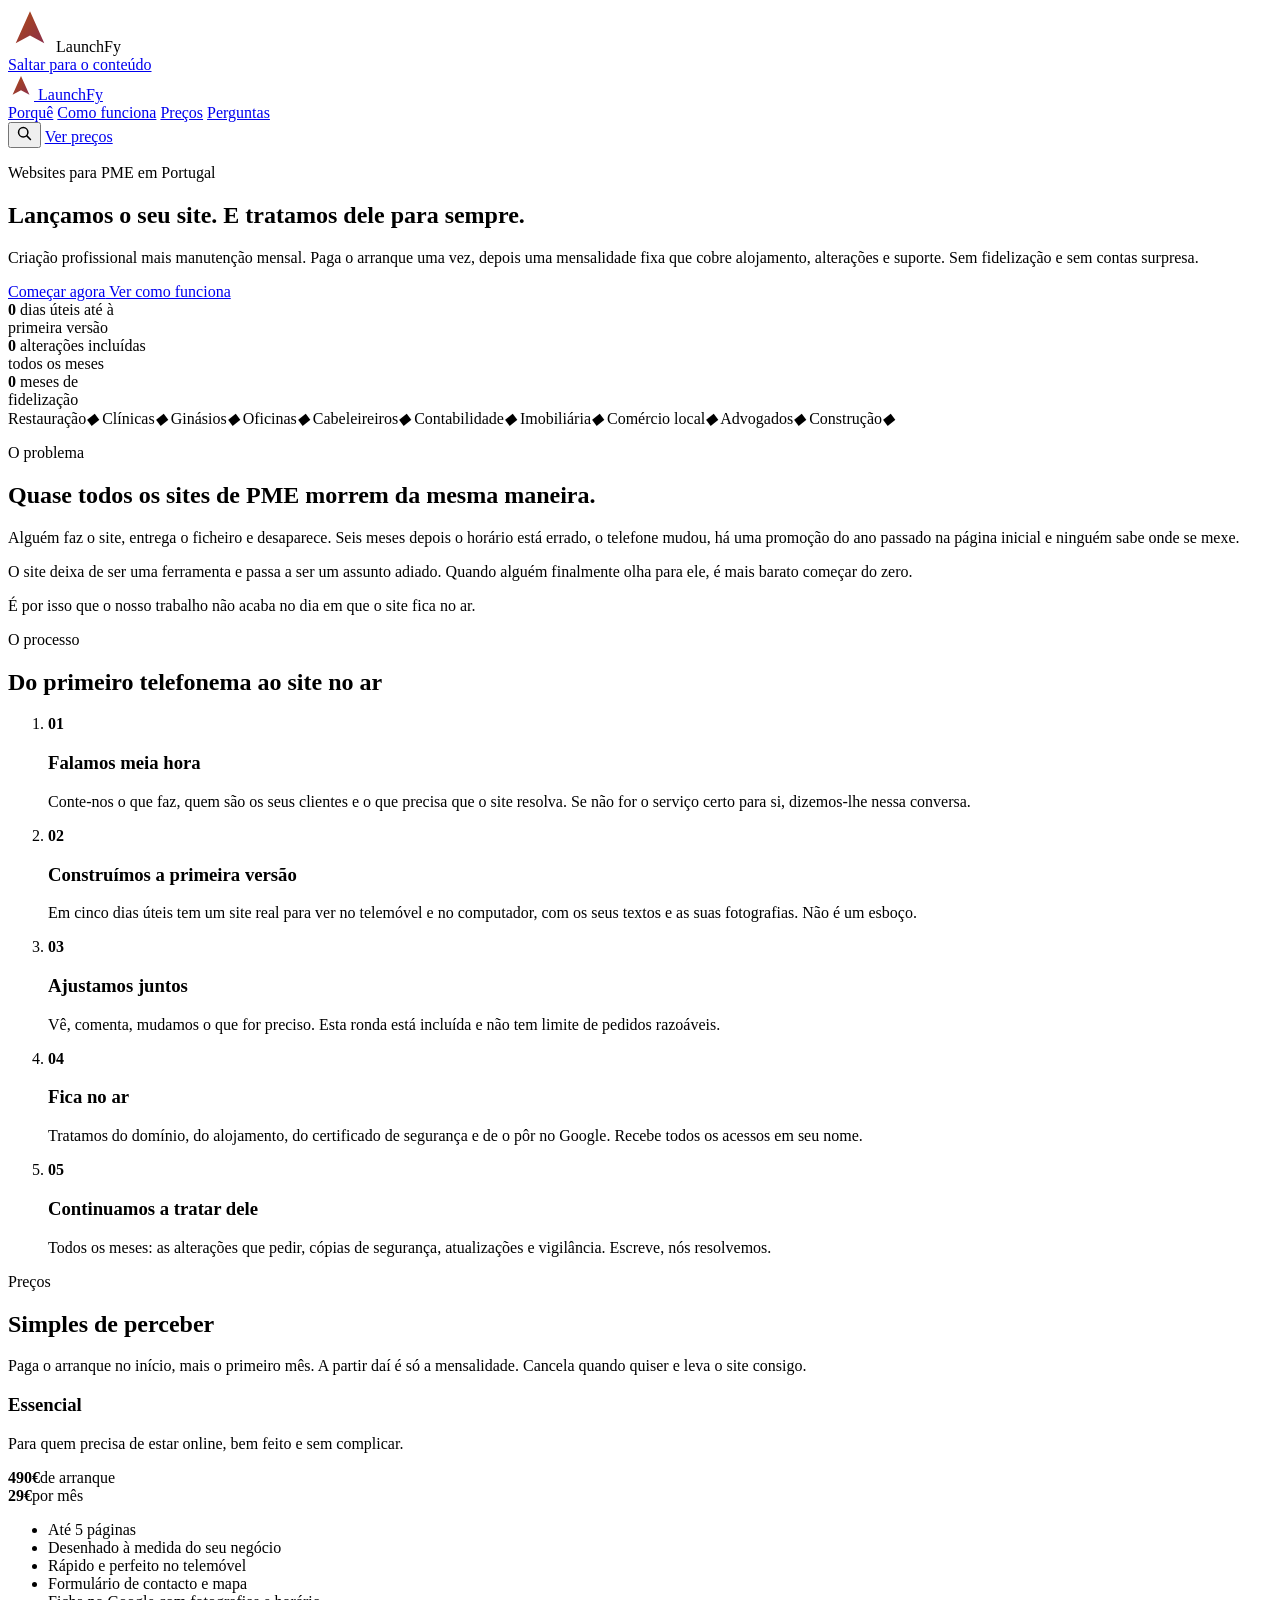
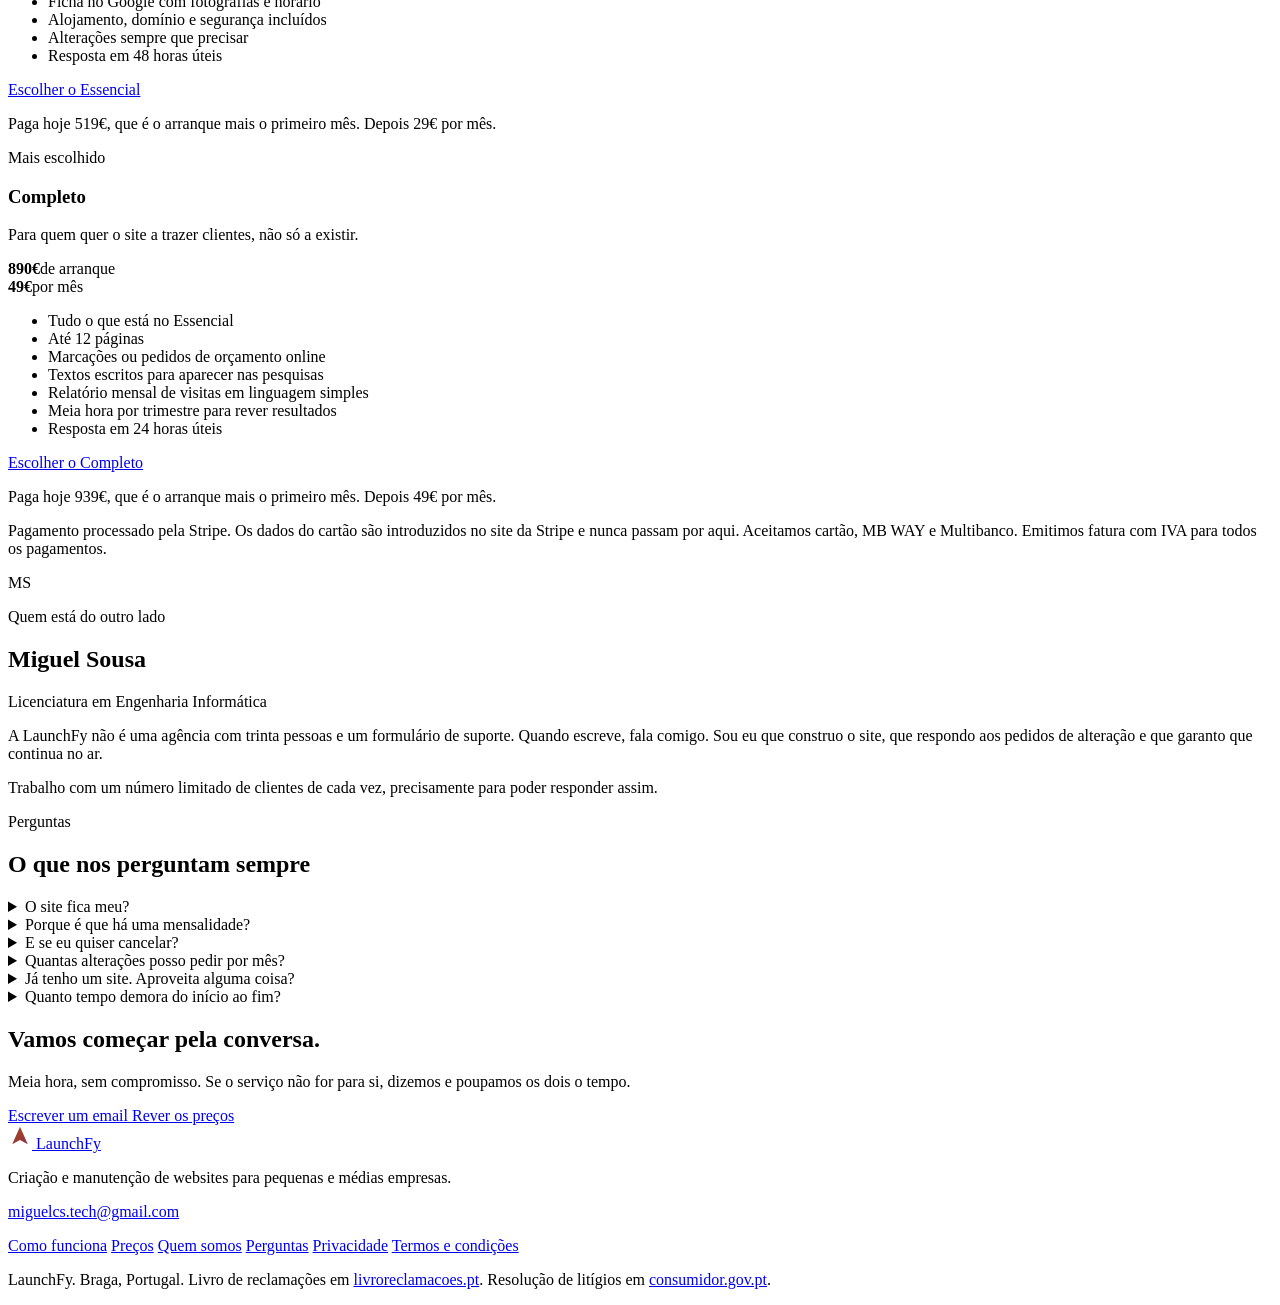
==== index.html @ b179ceaf "Add files via upload" ====
﻿<!doctype html>
<html lang="pt-PT">
<head>
<meta charset="utf-8">
<meta name="viewport" content="width=device-width, initial-scale=1">
<title>LaunchFy | Sites para pequenas e médias empresas</title>
<meta name="description" content="Criação e manutenção de websites para micro, pequenas e médias empresas em Portugal. Paga o arranque uma vez e uma mensalidade fixa que cobre alojamento, alterações e suporte.">
<link rel="canonical" href="https://launchfy.vercel.app/">
<meta name="theme-color" content="#FFFFFF">

<meta property="og:type" content="website">
<meta property="og:locale" content="pt_PT">
<meta property="og:site_name" content="LaunchFy">
<meta property="og:title" content="LaunchFy | Sites para pequenas e médias empresas">
<meta property="og:description" content="Lançamos o seu site e tratamos dele para sempre. Criação, alojamento, alterações e suporte por uma mensalidade fixa.">
<meta property="og:url" content="https://launchfy.vercel.app/">
<meta name="twitter:card" content="summary_large_image">

<link rel="preconnect" href="https://fonts.googleapis.com">
<link rel="preconnect" href="https://fonts.gstatic.com" crossorigin>
<link rel="stylesheet" href="https://fonts.googleapis.com/css2?family=Space+Grotesk:wght@400;500;600;700&family=Plus+Jakarta+Sans:wght@400;500;600;700;800&display=swap">
<link rel="stylesheet" href="assets/style.css">
<link rel="icon" href="assets/favicon.svg" type="image/svg+xml">
</head>
<body>

<!-- ecrã de carregamento -->
<div class="boot" data-boot>
  <div class="boot-mark">
    <svg viewBox="0 0 40 40" width="44" height="44" aria-hidden="true">
      <defs>
        <linearGradient id="bg1" x1="0" y1="0" x2="1" y2="1">
          <stop offset="0%" stop-color="#AE4A15"/>
          <stop offset="100%" stop-color="#8B2F4A"/>
        </linearGradient>
      </defs>
      <path d="M20 3 L33 32 L20 25 L7 32 Z" fill="url(#bg1)"/>
    </svg>
    <span>LaunchFy</span>
  </div>
  <div class="boot-bar"><i></i></div>
</div>

<a class="skip" href="#conteudo">Saltar para o conteúdo</a>

<header class="nav" data-nav>
  <div class="nav-in">
    <a class="logo" href="index.html">
      <svg viewBox="0 0 40 40" width="26" height="26" aria-hidden="true">
        <defs>
          <linearGradient id="lg1" x1="0" y1="0" x2="1" y2="1">
            <stop offset="0%" stop-color="#AE4A15"/>
            <stop offset="100%" stop-color="#8B2F4A"/>
          </linearGradient>
        </defs>
        <path d="M20 3 L33 32 L20 25 L7 32 Z" fill="url(#lg1)"/>
      </svg>
      <span>LaunchFy</span>
    </a>

    <nav class="links" aria-label="Principal">
      <a href="#porque">Porquê</a>
      <a href="#como">Como funciona</a>
      <a href="#precos">Preços</a>
      <a href="#faq">Perguntas</a>
    </nav>

    <div class="nav-acts">
      <button class="icon-btn" type="button" data-search-open aria-label="Procurar no site">
        <svg viewBox="0 0 20 20" width="17" height="17" aria-hidden="true"><circle cx="8.5" cy="8.5" r="5.5" fill="none" stroke="currentColor" stroke-width="1.8"/><path d="M12.8 12.8 17 17" stroke="currentColor" stroke-width="1.8" stroke-linecap="round"/></svg>
      </button>
      <a class="btn btn-grad btn-sm" href="#precos">Ver preços</a>
    </div>
  </div>
  <div class="scrollbar"><span data-progress></span></div>
</header>

<main id="conteudo">

  <!-- ======================================================= hero -->
  <section class="hero">
    <div class="grid-fade" aria-hidden="true"></div>

    <div class="shell hero-in">
      <p class="badge" data-anim="1">
        <i class="dot"></i>
        Websites para PME em Portugal
      </p>

      <h1 class="hero-h" data-split>Lançamos o seu site. E tratamos dele para sempre.</h1>

      <p class="hero-p" data-anim="2">
        Criação profissional mais manutenção mensal. Paga o arranque uma vez, depois
        uma mensalidade fixa que cobre alojamento, alterações e suporte. Sem
        fidelização e sem contas surpresa.
      </p>

      <div class="hero-acts" data-anim="3">
        <a class="btn btn-grad btn-lg" href="#precos">
          <span>Começar agora</span>
        </a>
        <a class="btn btn-glass btn-lg" href="#como">Ver como funciona</a>
      </div>

      <div class="stats" data-anim="4">
        <div class="stat">
          <b data-count="5">0</b>
          <span>dias úteis até à<br>primeira versão</span>
        </div>
        <div class="stat">
          <b data-count="100" data-suffix="%">0</b>
          <span>alterações incluídas<br>todos os meses</span>
        </div>
        <div class="stat">
          <b data-count="0" data-prefix="" data-zero="Zero">0</b>
          <span>meses de<br>fidelização</span>
        </div>
      </div>
    </div>

    <div class="scroll-hint" aria-hidden="true">
      <span></span>
    </div>
  </section>

  <!-- ======================================================= marquee -->
  <section class="strip" aria-label="Setores com que trabalhamos">
    <div class="marquee" data-marquee>
      <div class="track">
        <span>Restauração</span><i>◆</i>
        <span>Clínicas</span><i>◆</i>
        <span>Ginásios</span><i>◆</i>
        <span>Oficinas</span><i>◆</i>
        <span>Cabeleireiros</span><i>◆</i>
        <span>Contabilidade</span><i>◆</i>
        <span>Imobiliária</span><i>◆</i>
        <span>Comércio local</span><i>◆</i>
        <span>Advogados</span><i>◆</i>
        <span>Construção</span><i>◆</i>
      </div>
    </div>
  </section>

  <!-- ======================================================= problema -->
  <section class="sec" id="porque">
    <div class="shell">
      <div class="two">
        <div data-reveal>
          <p class="eyebrow">O problema</p>
          <h2>Quase todos os sites de PME morrem da mesma maneira.</h2>
        </div>
        <div class="two-body" data-reveal data-delay="120">
          <p>Alguém faz o site, entrega o ficheiro e desaparece. Seis meses depois o
          horário está errado, o telefone mudou, há uma promoção do ano passado na
          página inicial e ninguém sabe onde se mexe.</p>
          <p>O site deixa de ser uma ferramenta e passa a ser um assunto adiado.
          Quando alguém finalmente olha para ele, é mais barato começar do zero.</p>
          <p class="quote">É por isso que o nosso trabalho não acaba no dia em que o site fica no ar.</p>
        </div>
      </div>
    </div>
  </section>

  <!-- ======================================================= como -->
  <section class="sec sec-alt" id="como">
    <div class="shell">
      <div class="head" data-reveal>
        <p class="eyebrow">O processo</p>
        <h2>Do primeiro telefonema ao site no ar</h2>
      </div>

      <ol class="flow">
        <li data-reveal>
          <div class="flow-n"><b>01</b></div>
          <div class="flow-c">
            <h3>Falamos meia hora</h3>
            <p>Conte-nos o que faz, quem são os seus clientes e o que precisa que o
            site resolva. Se não for o serviço certo para si, dizemos-lhe nessa conversa.</p>
          </div>
        </li>
        <li data-reveal data-delay="80">
          <div class="flow-n"><b>02</b></div>
          <div class="flow-c">
            <h3>Construímos a primeira versão</h3>
            <p>Em cinco dias úteis tem um site real para ver no telemóvel e no
            computador, com os seus textos e as suas fotografias. Não é um esboço.</p>
          </div>
        </li>
        <li data-reveal data-delay="160">
          <div class="flow-n"><b>03</b></div>
          <div class="flow-c">
            <h3>Ajustamos juntos</h3>
            <p>Vê, comenta, mudamos o que for preciso. Esta ronda está incluída e não
            tem limite de pedidos razoáveis.</p>
          </div>
        </li>
        <li data-reveal data-delay="240">
          <div class="flow-n"><b>04</b></div>
          <div class="flow-c">
            <h3>Fica no ar</h3>
            <p>Tratamos do domínio, do alojamento, do certificado de segurança e de o
            pôr no Google. Recebe todos os acessos em seu nome.</p>
          </div>
        </li>
        <li data-reveal data-delay="320">
          <div class="flow-n"><b>05</b></div>
          <div class="flow-c">
            <h3>Continuamos a tratar dele</h3>
            <p>Todos os meses: as alterações que pedir, cópias de segurança,
            atualizações e vigilância. Escreve, nós resolvemos.</p>
          </div>
        </li>
      </ol>
    </div>
  </section>

  <!-- ======================================================= preços -->
  <section class="sec" id="precos">
    <div class="shell">
      <div class="head" data-reveal>
        <p class="eyebrow">Preços</p>
        <h2>Simples de perceber</h2>
        <p class="head-p">Paga o arranque no início, mais o primeiro mês. A partir daí
        é só a mensalidade. Cancela quando quiser e leva o site consigo.</p>
      </div>

      <!-- ==================================================================
           PREÇÁRIO. Muda os valores aqui e mais nada.
           Troca também os links dos botões pelos teus Stripe Payment Links.
           =================================================================== -->
      <div class="cards">

        <article class="card" data-reveal data-tilt>
          <div class="card-top">
            <h3>Essencial</h3>
            <p>Para quem precisa de estar online, bem feito e sem complicar.</p>
          </div>

          <div class="card-price">
            <div class="pr"><b>490€</b><span>de arranque</span></div>
            <div class="pr pr-2"><b>29€</b><span>por mês</span></div>
          </div>

          <ul class="feat">
            <li>Até 5 páginas</li>
            <li>Desenhado à medida do seu negócio</li>
            <li>Rápido e perfeito no telemóvel</li>
            <li>Formulário de contacto e mapa</li>
            <li>Ficha no Google com fotografias e horário</li>
            <li>Alojamento, domínio e segurança incluídos</li>
            <li>Alterações sempre que precisar</li>
            <li>Resposta em 48 horas úteis</li>
          </ul>

          <!-- SUBSTITUIR pelo teu Stripe Payment Link do plano Essencial -->
          <a class="btn btn-glass btn-full" href="https://buy.stripe.com/SUBSTITUIR_ESSENCIAL" rel="noopener">Escolher o Essencial</a>
          <p class="fine">Paga hoje 519€, que é o arranque mais o primeiro mês. Depois 29€ por mês.</p>
        </article>

        <article class="card card-hot" data-reveal data-delay="120" data-tilt>
          <p class="tag">Mais escolhido</p>
          <div class="card-top">
            <h3>Completo</h3>
            <p>Para quem quer o site a trazer clientes, não só a existir.</p>
          </div>

          <div class="card-price">
            <div class="pr"><b>890€</b><span>de arranque</span></div>
            <div class="pr pr-2"><b>49€</b><span>por mês</span></div>
          </div>

          <ul class="feat">
            <li>Tudo o que está no Essencial</li>
            <li>Até 12 páginas</li>
            <li>Marcações ou pedidos de orçamento online</li>
            <li>Textos escritos para aparecer nas pesquisas</li>
            <li>Relatório mensal de visitas em linguagem simples</li>
            <li>Meia hora por trimestre para rever resultados</li>
            <li>Resposta em 24 horas úteis</li>
          </ul>

          <!-- SUBSTITUIR pelo teu Stripe Payment Link do plano Completo -->
          <a class="btn btn-grad btn-full" href="https://buy.stripe.com/SUBSTITUIR_COMPLETO" rel="noopener">Escolher o Completo</a>
          <p class="fine">Paga hoje 939€, que é o arranque mais o primeiro mês. Depois 49€ por mês.</p>
        </article>

      </div>

      <p class="pay-note" data-reveal>
        Pagamento processado pela Stripe. Os dados do cartão são introduzidos no site
        da Stripe e nunca passam por aqui. Aceitamos cartão, MB WAY e Multibanco.
        Emitimos fatura com IVA para todos os pagamentos.
      </p>
    </div>
  </section>

  <!-- ======================================================= fundador -->
  <section class="sec sec-alt" id="quem">
    <div class="shell">
      <div class="founder" data-reveal>
        <div class="founder-mark" aria-hidden="true">MS</div>
        <div class="founder-body">
          <p class="eyebrow">Quem está do outro lado</p>
          <h2>Miguel Sousa</h2>
          <p class="founder-role">Licenciatura em Engenharia Informática</p>
          <p>A LaunchFy não é uma agência com trinta pessoas e um formulário de
          suporte. Quando escreve, fala comigo. Sou eu que construo o site, que
          respondo aos pedidos de alteração e que garanto que continua no ar.</p>
          <p>Trabalho com um número limitado de clientes de cada vez, precisamente
          para poder responder assim.</p>
        </div>
      </div>
    </div>
  </section>

  <!-- ======================================================= faq -->
  <section class="sec" id="faq">
    <div class="shell narrow">
      <div class="head" data-reveal>
        <p class="eyebrow">Perguntas</p>
        <h2>O que nos perguntam sempre</h2>
      </div>

      <div class="faq" data-reveal>
        <details name="faq">
          <summary>O site fica meu?</summary>
          <div class="ans"><p>Fica. O domínio é registado em seu nome e os acessos são seus desde o primeiro dia. Se um dia quiser sair, entregamos-lhe os ficheiros e ajudamos na mudança, sem custo.</p></div>
        </details>
        <details name="faq">
          <summary>Porque é que há uma mensalidade?</summary>
          <div class="ans"><p>Porque um site não é um objeto, é um serviço. A mensalidade paga o alojamento, o domínio, o certificado de segurança, as cópias de segurança e o tempo a fazer as alterações que pedir. É a diferença entre ter um site e ter um site que continua certo daqui a dois anos.</p></div>
        </details>
        <details name="faq">
          <summary>E se eu quiser cancelar?</summary>
          <div class="ans"><p>Cancela quando quiser, sem penalização. Avisa com 30 dias e tratamos da transferência do site e do domínio para onde indicar.</p></div>
        </details>
        <details name="faq">
          <summary>Quantas alterações posso pedir por mês?</summary>
          <div class="ans"><p>Não contamos pedidos. Mudar textos, preços, horários, fotografias, adicionar uma página, corrigir um erro: peça e fazemos. Se um pedido for grande ao ponto de ser um projeto novo, dizemos antes e orçamentamos à parte.</p></div>
        </details>
        <details name="faq">
          <summary>Já tenho um site. Aproveita alguma coisa?</summary>
          <div class="ans"><p>Aproveitamos o que prestar, normalmente textos, fotografias e o domínio. O resto refazemos. Sai mais barato refazer bem do que remendar um site antigo.</p></div>
        </details>
        <details name="faq">
          <summary>Quanto tempo demora do início ao fim?</summary>
          <div class="ans"><p>Duas a três semanas na maioria dos casos. A primeira versão está pronta em cinco dias úteis; o resto depende da rapidez com que nos der os textos e as fotografias.</p></div>
        </details>
      </div>
    </div>
  </section>

  <!-- ======================================================= cta -->
  <section class="cta">
    <div class="shell narrow cta-in" data-reveal>
      <h2>Vamos começar pela conversa.</h2>
      <p>Meia hora, sem compromisso. Se o serviço não for para si, dizemos e poupamos os dois o tempo.</p>
      <div class="hero-acts">
        <a class="btn btn-grad btn-lg" href="mailto:miguelcs.tech@gmail.com?subject=Quero%20falar%20sobre%20um%20site">
          <span>Escrever um email</span>
        </a>
        <a class="btn btn-glass btn-lg" href="#precos">Rever os preços</a>
      </div>
    </div>
  </section>

</main>

<footer class="foot">
  <div class="shell foot-in">
    <div class="foot-brand">
      <a class="logo" href="index.html">
        <svg viewBox="0 0 40 40" width="24" height="24" aria-hidden="true">
          <defs>
            <linearGradient id="fg1" x1="0" y1="0" x2="1" y2="1">
              <stop offset="0%" stop-color="#AE4A15"/>
              <stop offset="100%" stop-color="#8B2F4A"/>
            </linearGradient>
          </defs>
          <path d="M20 3 L33 32 L20 25 L7 32 Z" fill="url(#fg1)"/>
        </svg>
        <span>LaunchFy</span>
      </a>
      <p>Criação e manutenção de websites para pequenas e médias empresas.</p>
      <p><a href="mailto:miguelcs.tech@gmail.com">miguelcs.tech@gmail.com</a></p>
    </div>

    <nav class="foot-nav" aria-label="Rodapé">
      <a href="#como">Como funciona</a>
      <a href="#precos">Preços</a>
      <a href="#quem">Quem somos</a>
      <a href="#faq">Perguntas</a>
      <a href="privacidade.html">Privacidade</a>
      <a href="termos.html">Termos e condições</a>
    </nav>

    <p class="foot-legal">
      <!-- PREENCHER antes de publicar: NIF. -->
      LaunchFy. Braga, Portugal.
      Livro de reclamações em <a href="https://www.livroreclamacoes.pt/" rel="noopener">livroreclamacoes.pt</a>.
      Resolução de litígios em <a href="https://www.consumidor.gov.pt/" rel="noopener">consumidor.gov.pt</a>.
    </p>
  </div>
</footer>

<button class="to-top" type="button" data-top hidden aria-label="Voltar ao topo">
  <svg viewBox="0 0 20 20" width="17" height="17" aria-hidden="true"><path d="M10 16V5M5 9.5 10 4.5l5 5" fill="none" stroke="currentColor" stroke-width="2" stroke-linecap="round" stroke-linejoin="round"/></svg>
</button>

<dialog class="find" data-search>
  <form method="dialog" class="find-top">
    <label class="sr" for="find-q">Procurar no site</label>
    <svg viewBox="0 0 20 20" width="18" height="18" aria-hidden="true"><circle cx="8.5" cy="8.5" r="5.5" fill="none" stroke="currentColor" stroke-width="1.8"/><path d="M12.8 12.8 17 17" stroke="currentColor" stroke-width="1.8" stroke-linecap="round"/></svg>
    <input id="find-q" type="search" data-search-input placeholder="Escreva o que procura" autocomplete="off" spellcheck="false">
    <button class="esc" value="fechar">Esc</button>
  </form>
  <div class="find-out" data-search-out role="status" aria-live="polite"></div>
</dialog>

<aside class="cookie" data-cookies hidden>
  <p><strong>Usamos um cookie de medição.</strong> Serve só para sabermos quantas pessoas visitam as páginas. Não vendemos nem partilhamos nada seu.</p>
  <div class="cookie-acts">
    <button class="btn btn-grad btn-sm" type="button" data-cookies-yes>Aceitar</button>
    <button class="btn btn-glass btn-sm" type="button" data-cookies-no>Recusar</button>
    <a href="privacidade.html">Saber mais</a>
  </div>
</aside>

<script src="assets/main.js" defer></script>
</body>
</html>
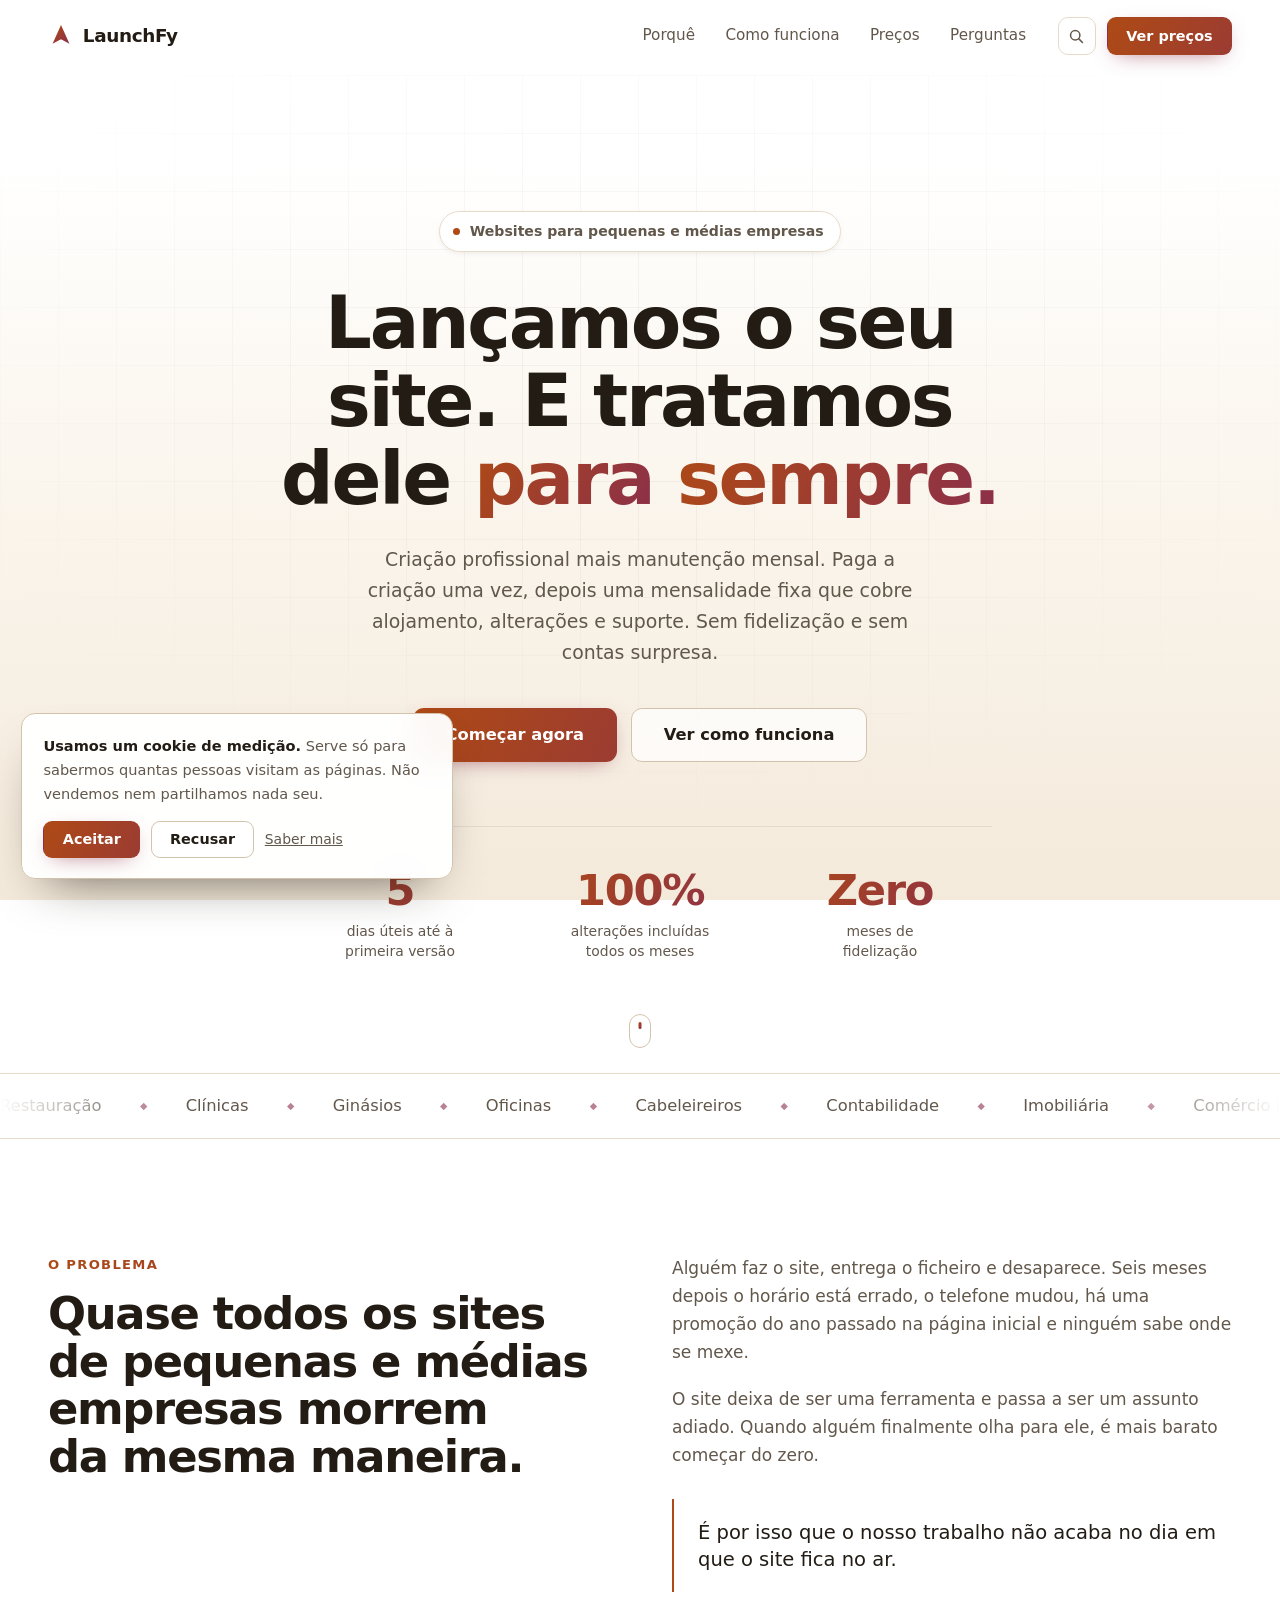
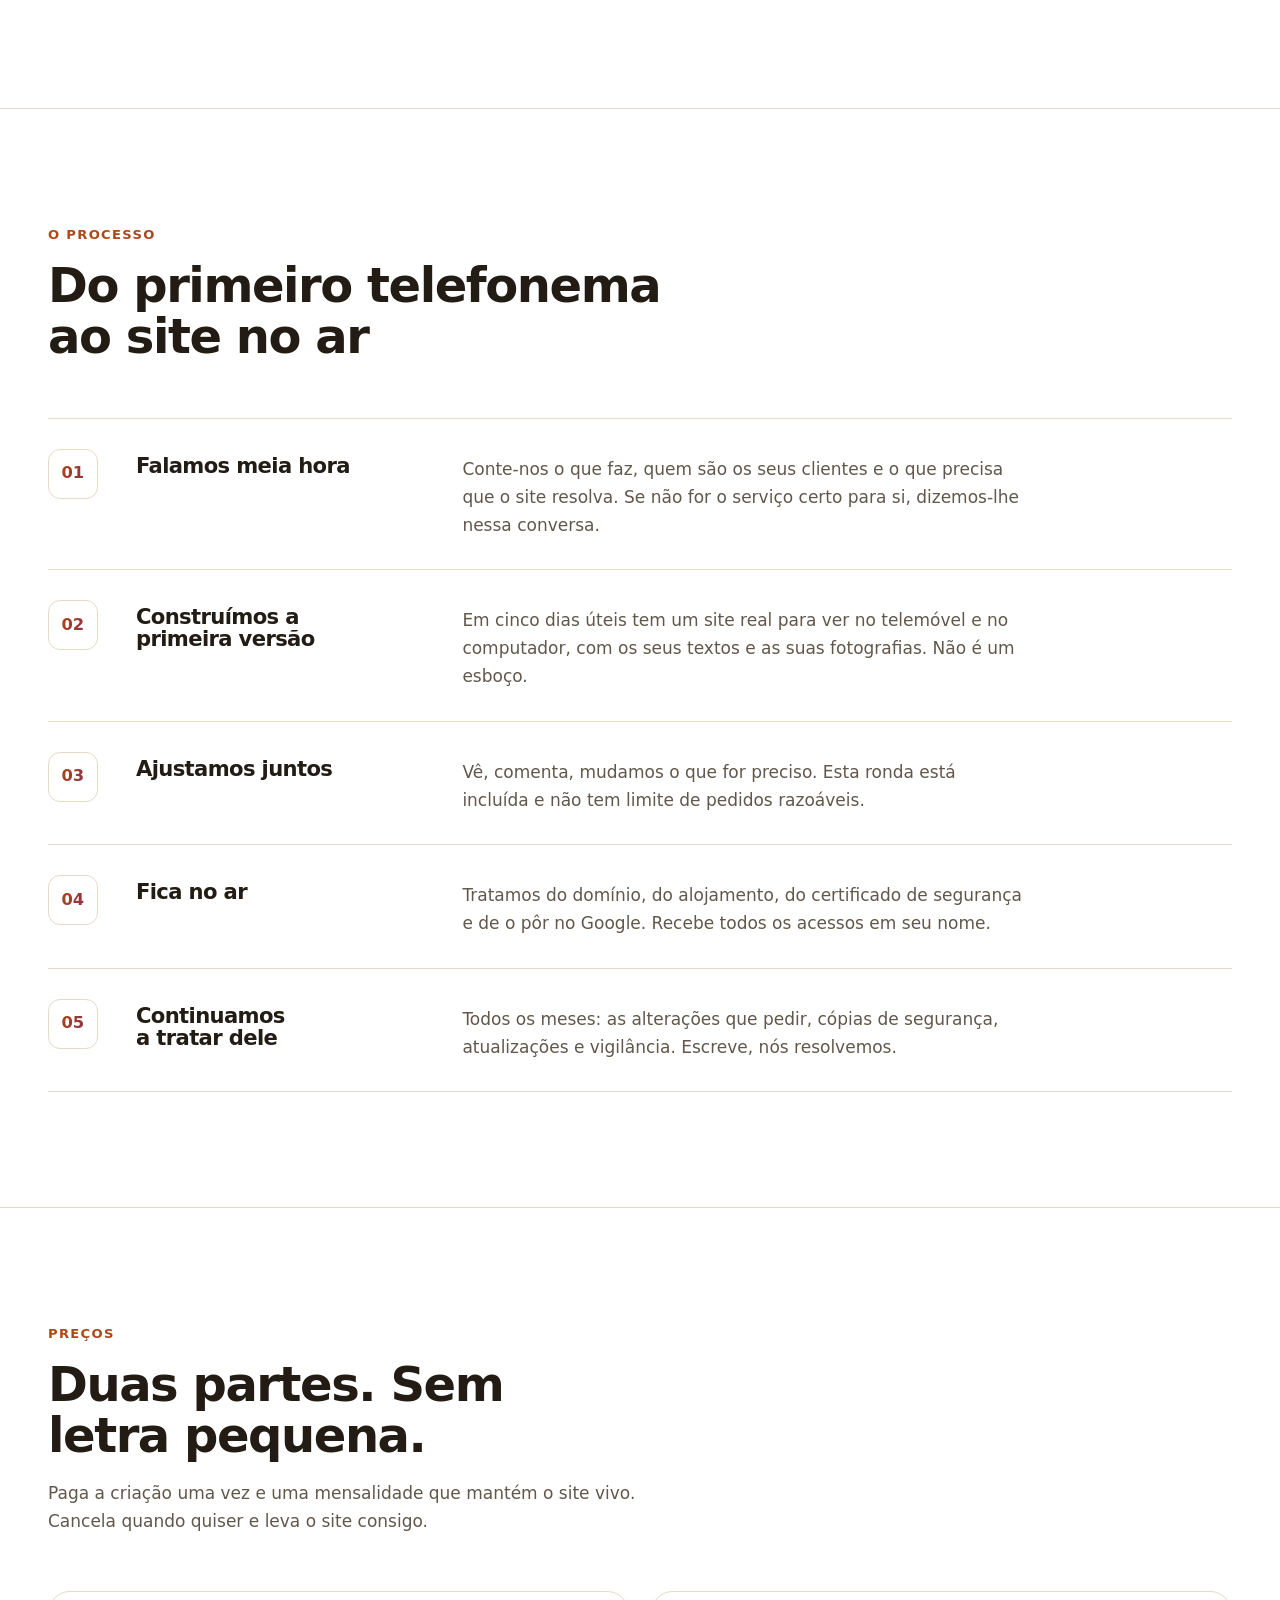
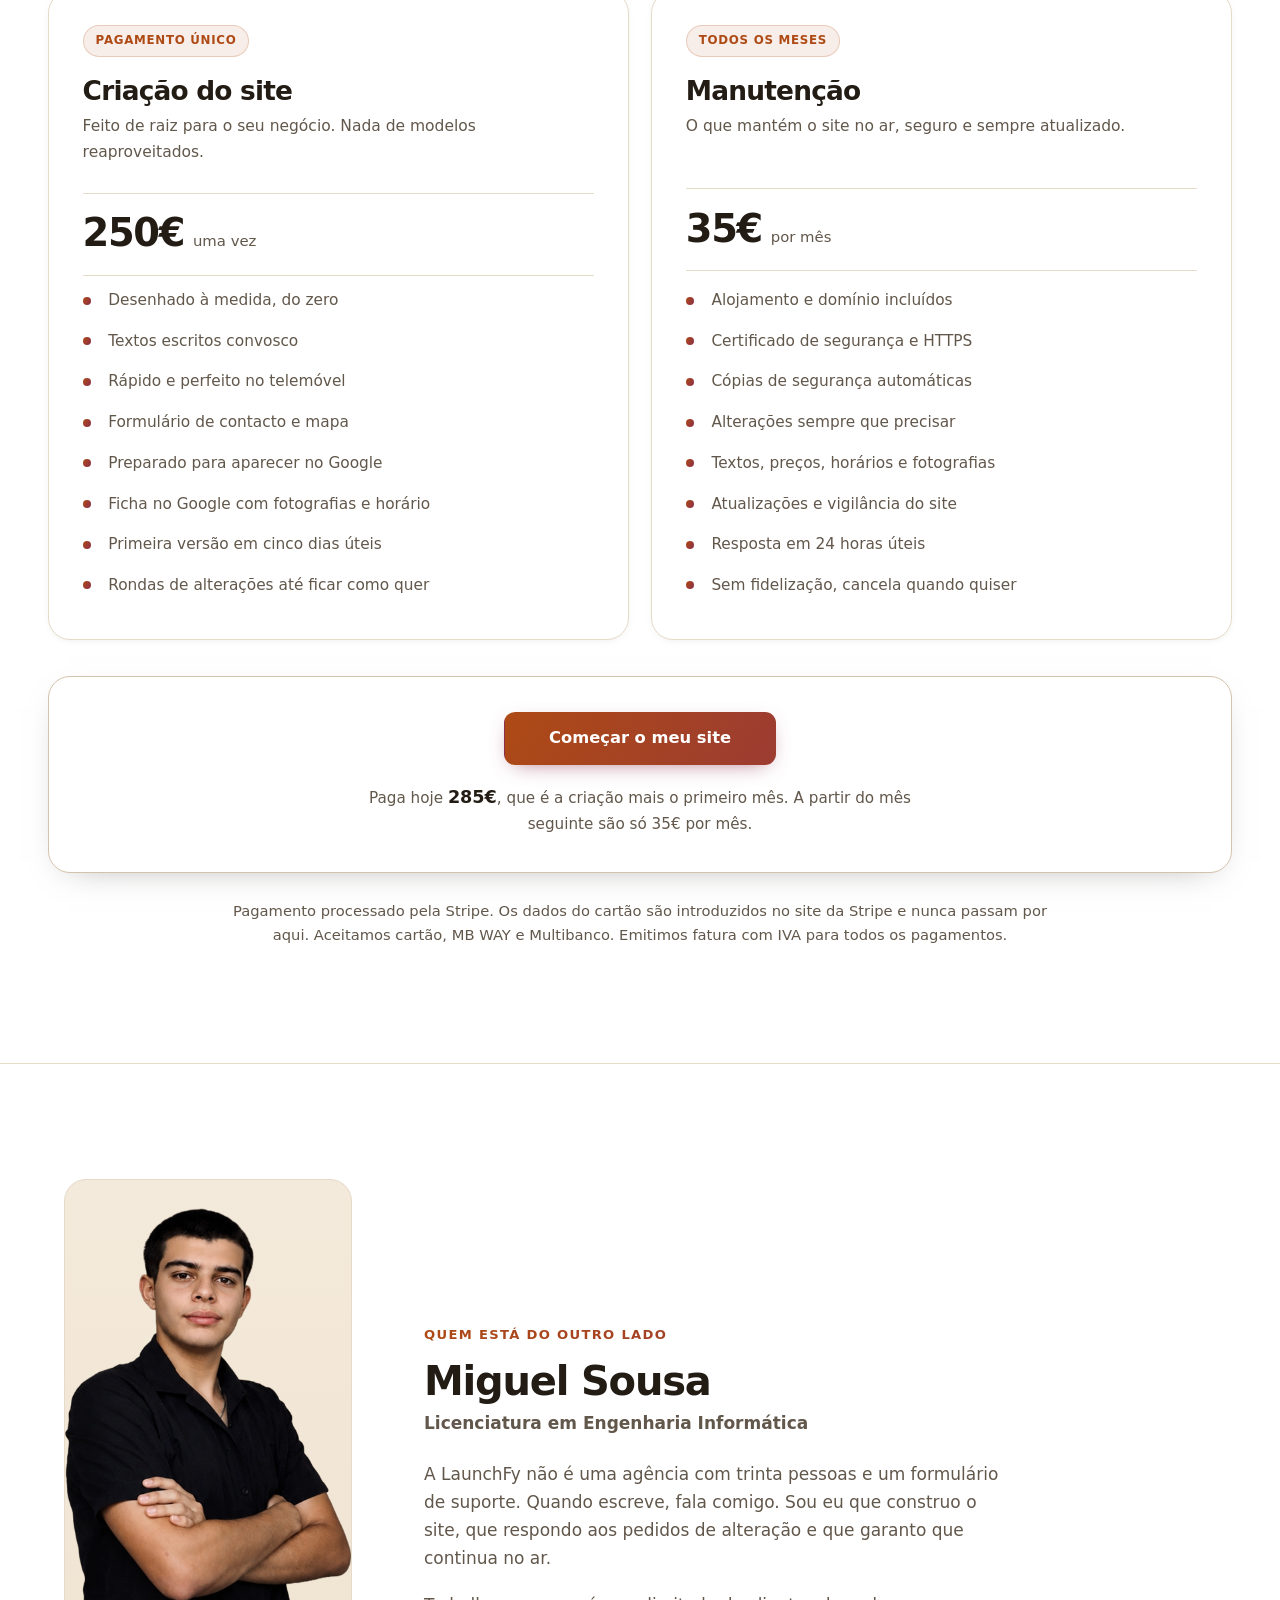
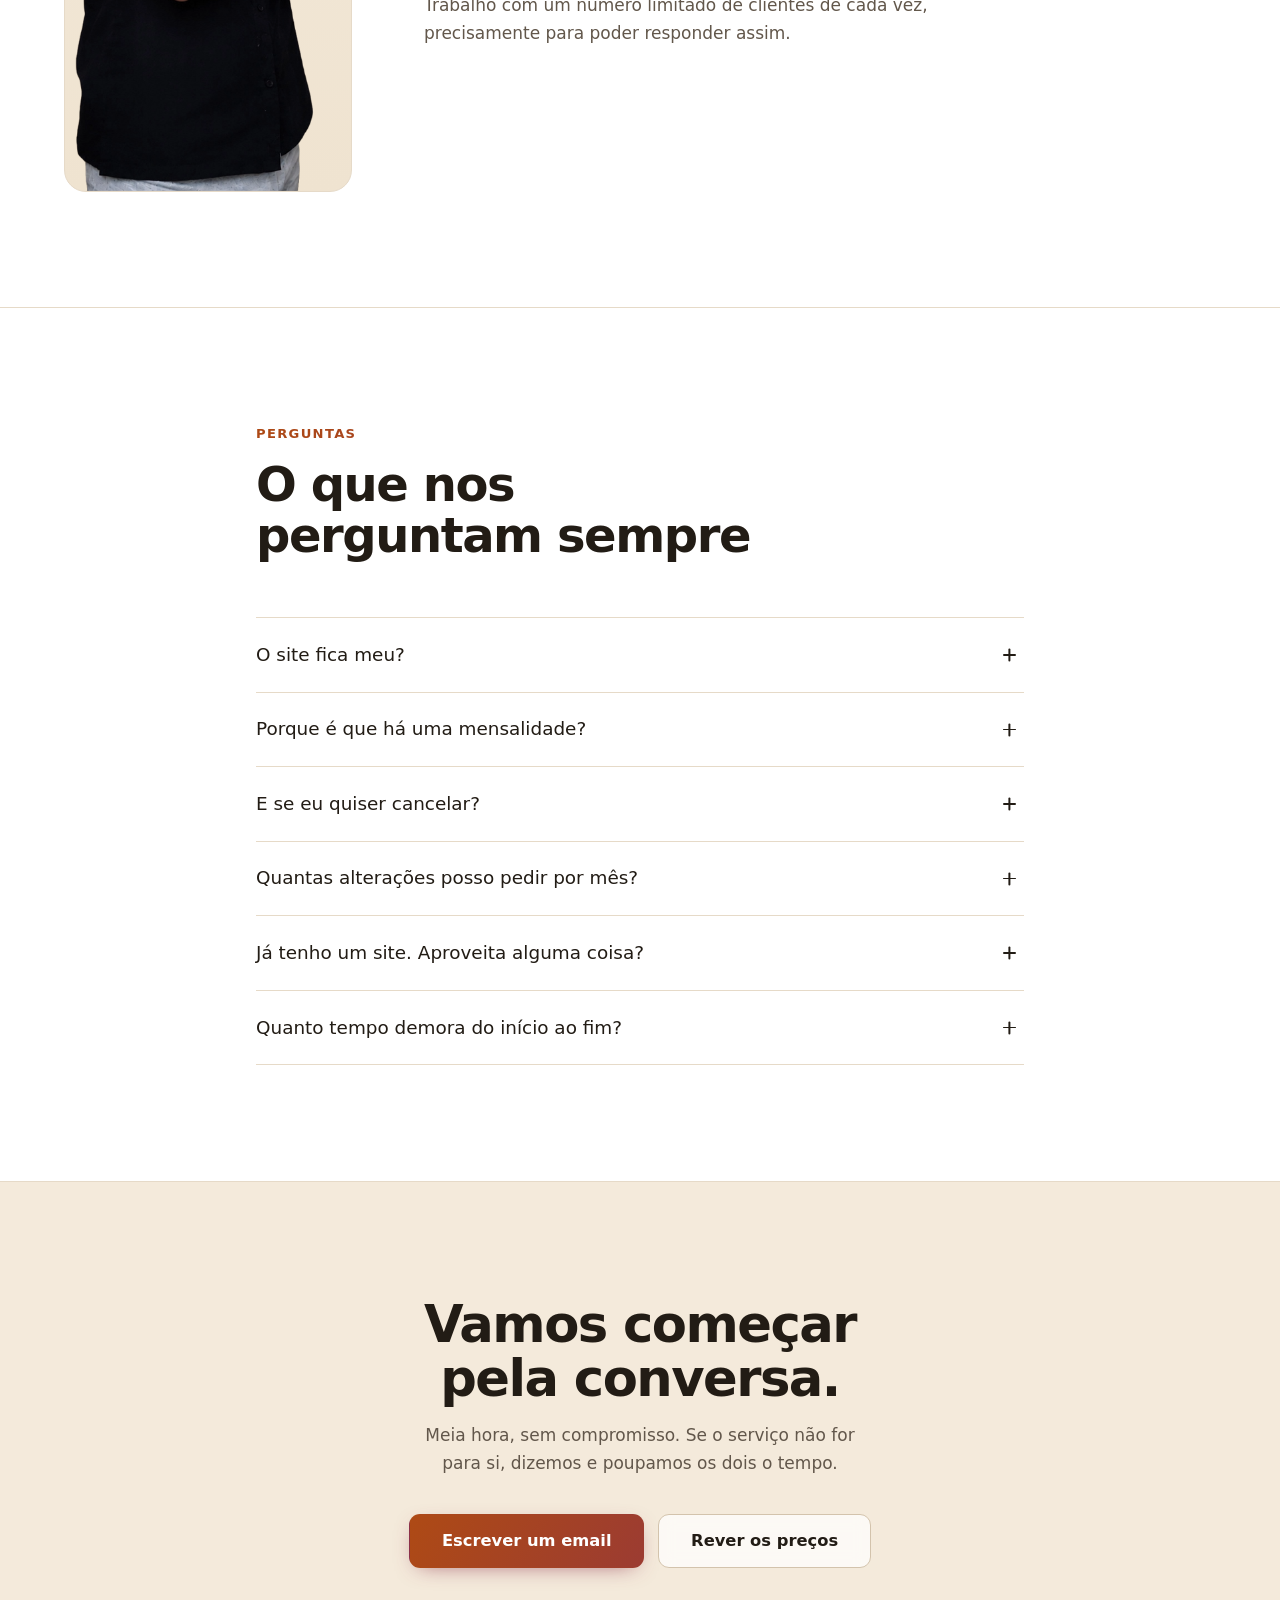
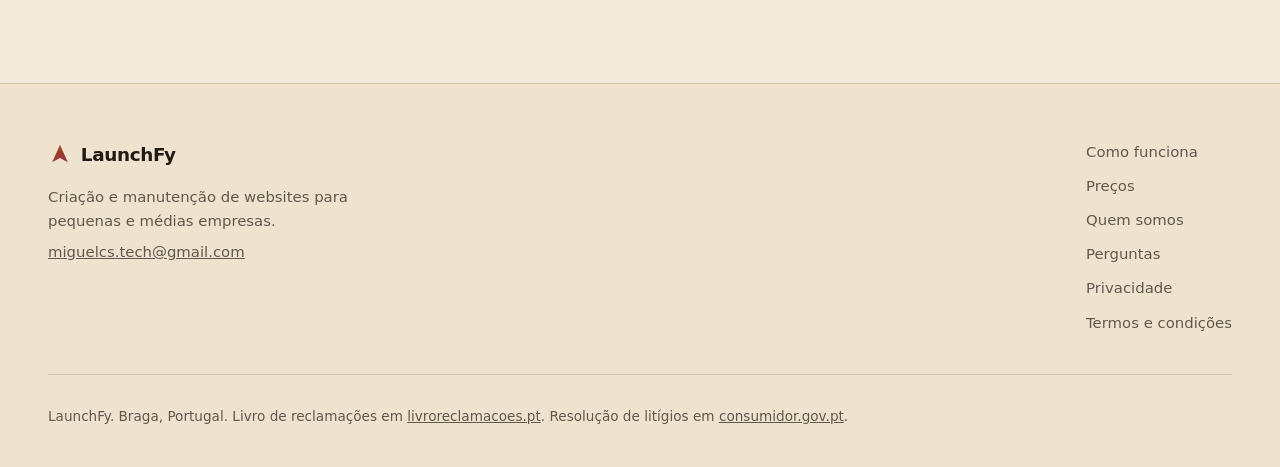
==== commit 1da99f3a: "Add files via upload" ====
--- a/index.html
+++ b/index.html
@@ -4,16 +4,16 @@
 <meta charset="utf-8">
 <meta name="viewport" content="width=device-width, initial-scale=1">
 <title>LaunchFy | Sites para pequenas e médias empresas</title>
-<meta name="description" content="Criação e manutenção de websites para micro, pequenas e médias empresas em Portugal. Paga o arranque uma vez e uma mensalidade fixa que cobre alojamento, alterações e suporte.">
-<link rel="canonical" href="https://launchfy.vercel.app/">
+<meta name="description" content="Criação e manutenção de websites para micro, pequenas e médias empresas em Portugal. Paga a criação uma vez e uma mensalidade fixa que cobre alojamento, alterações e suporte.">
+<link rel="canonical" href="https://launchfy-zeta.vercel.app/">
 <meta name="theme-color" content="#FFFFFF">
 
 <meta property="og:type" content="website">
 <meta property="og:locale" content="pt_PT">
 <meta property="og:site_name" content="LaunchFy">
 <meta property="og:title" content="LaunchFy | Sites para pequenas e médias empresas">
-<meta property="og:description" content="Lançamos o seu site e tratamos dele para sempre. Criação, alojamento, alterações e suporte por uma mensalidade fixa.">
-<meta property="og:url" content="https://launchfy.vercel.app/">
+<meta property="og:description" content="Criação a partir de 250 euros e 35 euros por mês para manter o site no ar, seguro e sempre atualizado.">
+<meta property="og:url" content="https://launchfy-zeta.vercel.app/">
 <meta name="twitter:card" content="summary_large_image">
 
 <link rel="preconnect" href="https://fonts.googleapis.com">
@@ -84,13 +84,13 @@
     <div class="shell hero-in">
       <p class="badge" data-anim="1">
         <i class="dot"></i>
-        Websites para PME em Portugal
+        Websites para pequenas e médias empresas
       </p>
 
       <h1 class="hero-h" data-split>Lançamos o seu site. E tratamos dele para sempre.</h1>
 
       <p class="hero-p" data-anim="2">
-        Criação profissional mais manutenção mensal. Paga o arranque uma vez, depois
+        Criação profissional mais manutenção mensal. Paga a criação uma vez, depois
         uma mensalidade fixa que cobre alojamento, alterações e suporte. Sem
         fidelização e sem contas surpresa.
       </p>
@@ -147,7 +147,7 @@
       <div class="two">
         <div data-reveal>
           <p class="eyebrow">O problema</p>
-          <h2>Quase todos os sites de PME morrem da mesma maneira.</h2>
+          <h2>Quase todos os sites de pequenas e médias empresas morrem da mesma maneira.</h2>
         </div>
         <div class="two-body" data-reveal data-delay="120">
           <p>Alguém faz o site, entrega o ficheiro e desaparece. Seis meses depois o
@@ -219,71 +219,72 @@
     <div class="shell">
       <div class="head" data-reveal>
         <p class="eyebrow">Preços</p>
-        <h2>Simples de perceber</h2>
-        <p class="head-p">Paga o arranque no início, mais o primeiro mês. A partir daí
-        é só a mensalidade. Cancela quando quiser e leva o site consigo.</p>
+        <h2>Duas partes. Sem letra pequena.</h2>
+        <p class="head-p">Paga a criação uma vez e uma mensalidade que mantém o site
+        vivo. Cancela quando quiser e leva o site consigo.</p>
       </div>
 
       <!-- ==================================================================
            PREÇÁRIO. Muda os valores aqui e mais nada.
-           Troca também os links dos botões pelos teus Stripe Payment Links.
+           São 4 sítios: os dois cartões, o total no botão e a nota por baixo.
            =================================================================== -->
       <div class="cards">
 
         <article class="card" data-reveal data-tilt>
+          <p class="when">Pagamento único</p>
           <div class="card-top">
-            <h3>Essencial</h3>
-            <p>Para quem precisa de estar online, bem feito e sem complicar.</p>
+            <h3>Criação do site</h3>
+            <p>Feito de raiz para o seu negócio. Nada de modelos reaproveitados.</p>
           </div>
 
           <div class="card-price">
-            <div class="pr"><b>490€</b><span>de arranque</span></div>
-            <div class="pr pr-2"><b>29€</b><span>por mês</span></div>
+            <div class="pr"><b>250€</b><span>uma vez</span></div>
           </div>
 
           <ul class="feat">
-            <li>Até 5 páginas</li>
-            <li>Desenhado à medida do seu negócio</li>
+            <li>Desenhado à medida, do zero</li>
+            <li>Textos escritos convosco</li>
             <li>Rápido e perfeito no telemóvel</li>
             <li>Formulário de contacto e mapa</li>
+            <li>Preparado para aparecer no Google</li>
             <li>Ficha no Google com fotografias e horário</li>
-            <li>Alojamento, domínio e segurança incluídos</li>
+            <li>Primeira versão em cinco dias úteis</li>
+            <li>Rondas de alterações até ficar como quer</li>
+          </ul>
+        </article>
+
+        <article class="card" data-reveal data-delay="120" data-tilt>
+          <p class="when">Todos os meses</p>
+          <div class="card-top">
+            <h3>Manutenção</h3>
+            <p>O que mantém o site no ar, seguro e sempre atualizado.</p>
+          </div>
+
+          <div class="card-price">
+            <div class="pr"><b>35€</b><span>por mês</span></div>
+          </div>
+
+          <ul class="feat">
+            <li>Alojamento e domínio incluídos</li>
+            <li>Certificado de segurança e HTTPS</li>
+            <li>Cópias de segurança automáticas</li>
             <li>Alterações sempre que precisar</li>
-            <li>Resposta em 48 horas úteis</li>
+            <li>Textos, preços, horários e fotografias</li>
+            <li>Atualizações e vigilância do site</li>
+            <li>Resposta em 24 horas úteis</li>
+            <li>Sem fidelização, cancela quando quiser</li>
           </ul>
-
-          <!-- SUBSTITUIR pelo teu Stripe Payment Link do plano Essencial -->
-          <a class="btn btn-glass btn-full" href="https://buy.stripe.com/SUBSTITUIR_ESSENCIAL" rel="noopener">Escolher o Essencial</a>
-          <p class="fine">Paga hoje 519€, que é o arranque mais o primeiro mês. Depois 29€ por mês.</p>
         </article>
 
-        <article class="card card-hot" data-reveal data-delay="120" data-tilt>
-          <p class="tag">Mais escolhido</p>
-          <div class="card-top">
-            <h3>Completo</h3>
-            <p>Para quem quer o site a trazer clientes, não só a existir.</p>
-          </div>
-
-          <div class="card-price">
-            <div class="pr"><b>890€</b><span>de arranque</span></div>
-            <div class="pr pr-2"><b>49€</b><span>por mês</span></div>
-          </div>
-
-          <ul class="feat">
-            <li>Tudo o que está no Essencial</li>
-            <li>Até 12 páginas</li>
-            <li>Marcações ou pedidos de orçamento online</li>
-            <li>Textos escritos para aparecer nas pesquisas</li>
-            <li>Relatório mensal de visitas em linguagem simples</li>
-            <li>Meia hora por trimestre para rever resultados</li>
-            <li>Resposta em 24 horas úteis</li>
-          </ul>
-
-          <!-- SUBSTITUIR pelo teu Stripe Payment Link do plano Completo -->
-          <a class="btn btn-grad btn-full" href="https://buy.stripe.com/SUBSTITUIR_COMPLETO" rel="noopener">Escolher o Completo</a>
-          <p class="fine">Paga hoje 939€, que é o arranque mais o primeiro mês. Depois 49€ por mês.</p>
-        </article>
-
+      </div>
+
+      <div class="buy" data-reveal>
+        <!-- SUBSTITUIR pelo teu Stripe Payment Link (250€ único + 35€/mês) -->
+        <a class="btn btn-grad btn-lg" href="https://buy.stripe.com/SUBSTITUIR_LINK" rel="noopener">
+          <span>Começar o meu site</span>
+        </a>
+        <p class="buy-note">Paga hoje <strong>285€</strong>, que é a criação mais o primeiro mês.
+        A partir do mês seguinte são só 35€ por mês.</p>
       </div>
 
       <p class="pay-note" data-reveal>
@@ -298,7 +299,11 @@
   <section class="sec sec-alt" id="quem">
     <div class="shell">
       <div class="founder" data-reveal>
-        <div class="founder-mark" aria-hidden="true">MS</div>
+        <figure class="founder-photo">
+          <img src="assets/miguel.png"
+               alt="Miguel Sousa, fundador da LaunchFy, de braços cruzados"
+               width="430" height="877" loading="lazy" decoding="async">
+        </figure>
         <div class="founder-body">
           <p class="eyebrow">Quem está do outro lado</p>
           <h2>Miguel Sousa</h2>
--- a/assets/style.css
+++ b/assets/style.css
@@ -0,0 +1,982 @@
+/* ==========================================================================
+   LaunchFy
+   Fundo branco a passar para bege. Paleta quente: areia, laranja queimado, vinho.
+   ========================================================================== */
+
+:root {
+  --paper:   #FFFFFF;
+  --sand:    #FBF6EE;
+  --sand-2:  #F4EADB;
+  --sand-3:  #EFE3D0;
+
+  --surface:   rgba(255, 255, 255, .72);
+  --surface-2: rgba(255, 255, 255, .92);
+  --line:      #E6DAC8;
+  --line-2:    #D3C3AC;
+
+  --ink:    #221C15;
+  --dim:    #62574B;
+  --dimmer: #7A6D5F;
+
+  --burn:  #AE4A15;
+  --wine:  #8B2F4A;
+  --amber: #C2571F;
+  --grad:  linear-gradient(120deg, #AE4A15 0%, #9B3B33 55%, #8B2F4A 100%);
+
+  --display: "Space Grotesk", ui-sans-serif, system-ui, sans-serif;
+  --body:    "Plus Jakarta Sans", ui-sans-serif, system-ui, -apple-system, sans-serif;
+
+  --shell: 74rem;
+  --r:  14px;
+  --r2: 22px;
+
+  --ease: cubic-bezier(.22, 1, .36, 1);
+}
+
+*, *::before, *::after { box-sizing: border-box; }
+
+html {
+  scroll-behavior: smooth;
+  scroll-padding-top: 6rem;
+  -webkit-text-size-adjust: 100%;
+  min-height: 100%;
+  background: linear-gradient(180deg,
+              var(--paper) 0%,
+              var(--paper) 18%,
+              var(--sand) 52%,
+              var(--sand-2) 100%);
+  background-attachment: fixed;
+}
+
+body {
+  margin: 0;
+  background: transparent;
+  color: var(--ink);
+  font-family: var(--body);
+  font-size: 1.0625rem;
+  line-height: 1.65;
+  overflow-x: hidden;
+  -webkit-font-smoothing: antialiased;
+}
+
+h1, h2, h3 {
+  font-family: var(--display);
+  font-weight: 600;
+  line-height: 1.06;
+  letter-spacing: -.03em;
+  margin: 0;
+  text-wrap: balance;
+}
+
+p { margin: 0 0 1.1em; }
+p:last-child { margin-bottom: 0; }
+a { color: inherit; }
+img, svg { max-width: 100%; }
+
+::selection { background: var(--wine); color: #fff; }
+
+:focus-visible {
+  outline: 2px solid var(--burn);
+  outline-offset: 3px;
+  border-radius: 6px;
+}
+
+.sr {
+  position: absolute; width: 1px; height: 1px;
+  overflow: hidden; clip-path: inset(50%); white-space: nowrap;
+}
+
+.shell {
+  width: min(100% - 2.5rem, var(--shell));
+  margin-inline: auto;
+}
+.shell.narrow { max-width: 48rem; }
+
+/* ---------------------------------------------------------- arranque */
+
+.boot {
+  position: fixed;
+  inset: 0;
+  z-index: 300;
+  display: grid;
+  place-content: center;
+  justify-items: center;
+  gap: 1.5rem;
+  background: var(--paper);
+  animation: bootOut .5s var(--ease) 1s forwards;
+}
+.boot.done { display: none; }
+
+.boot-mark {
+  display: flex;
+  align-items: center;
+  gap: .7rem;
+  font-family: var(--display);
+  font-size: 1.5rem;
+  font-weight: 600;
+  letter-spacing: -.02em;
+  animation: bootIn .6s var(--ease) both;
+}
+.boot-bar {
+  width: 160px; height: 2px;
+  background: var(--line);
+  border-radius: 2px;
+  overflow: hidden;
+}
+.boot-bar i {
+  display: block; height: 100%; width: 100%;
+  background: var(--grad);
+  transform-origin: 0 50%;
+  animation: bootFill 1s var(--ease) both;
+}
+@keyframes bootIn  { from { opacity: 0; transform: translateY(12px) } }
+@keyframes bootFill{ from { transform: scaleX(0) } to { transform: scaleX(1) } }
+@keyframes bootOut { to { opacity: 0; visibility: hidden } }
+
+/* ------------------------------------------------------------- skip */
+
+.skip {
+  position: fixed; top: .7rem; left: .7rem; z-index: 400;
+  padding: .7rem 1.15rem;
+  background: var(--ink); color: var(--paper);
+  font-weight: 700; text-decoration: none;
+  border-radius: 10px;
+  transform: translateY(-180%);
+  transition: transform .18s var(--ease);
+}
+.skip:focus-visible { transform: none; }
+
+/* ------------------------------------------------------------ cabeçalho */
+
+.nav {
+  position: sticky; top: 0; z-index: 200;
+  backdrop-filter: blur(16px) saturate(1.4);
+  -webkit-backdrop-filter: blur(16px) saturate(1.4);
+  background: rgba(255, 255, 255, .72);
+  border-bottom: 1px solid transparent;
+  transition: background .3s ease, border-color .3s ease, box-shadow .3s ease;
+}
+.nav.stuck {
+  background: rgba(255, 255, 255, .9);
+  border-bottom-color: var(--line);
+  box-shadow: 0 4px 24px -14px rgba(34, 28, 21, .35);
+}
+
+.nav-in {
+  width: min(100% - 2.5rem, var(--shell));
+  margin-inline: auto;
+  display: flex; align-items: center; gap: 2rem;
+  min-height: 4.5rem;
+}
+
+.logo {
+  display: flex; align-items: center; gap: .55rem;
+  font-family: var(--display);
+  font-size: 1.15rem; font-weight: 600;
+  letter-spacing: -.02em;
+  text-decoration: none;
+  margin-right: auto;
+}
+.logo svg { transition: transform .4s var(--ease); }
+.logo:hover svg { transform: translateY(-3px) rotate(-8deg); }
+
+.links { display: flex; gap: 1.9rem; font-size: .95rem; font-weight: 500; }
+.links a {
+  position: relative;
+  color: var(--dim);
+  text-decoration: none;
+  padding-block: .3rem;
+  transition: color .2s ease;
+}
+.links a::after {
+  content: "";
+  position: absolute; left: 0; bottom: 0;
+  width: 100%; height: 1.5px;
+  background: var(--grad);
+  transform: scaleX(0); transform-origin: 100% 50%;
+  transition: transform .3s var(--ease);
+}
+.links a:hover { color: var(--ink); }
+.links a:hover::after { transform: scaleX(1); transform-origin: 0 50%; }
+
+.nav-acts { display: flex; align-items: center; gap: .7rem; }
+
+.icon-btn {
+  display: grid; place-content: center;
+  width: 2.35rem; height: 2.35rem;
+  color: var(--dim);
+  background: var(--surface);
+  border: 1px solid var(--line);
+  border-radius: 10px;
+  cursor: pointer;
+  transition: color .2s ease, border-color .2s ease, background .2s ease;
+}
+.icon-btn:hover { color: var(--ink); border-color: var(--line-2); background: var(--surface-2); }
+
+.scrollbar { height: 2px; background: transparent; }
+.scrollbar span {
+  display: block; height: 100%; width: 0;
+  background: var(--grad);
+}
+
+/* ------------------------------------------------------------- botões */
+
+.btn {
+  position: relative;
+  display: inline-flex; align-items: center; justify-content: center;
+  gap: .5rem;
+  font-family: var(--body);
+  font-size: .97rem; font-weight: 700;
+  line-height: 1;
+  text-decoration: none;
+  padding: .95rem 1.6rem;
+  border: 1px solid transparent;
+  border-radius: 11px;
+  cursor: pointer;
+  overflow: hidden;
+  transition: transform .2s var(--ease), box-shadow .3s ease,
+              background .25s ease, border-color .25s ease, color .25s ease;
+}
+.btn:active { transform: scale(.97); }
+
+.btn-grad {
+  color: #fff;
+  background: var(--grad);
+  background-size: 200% 100%;
+  box-shadow: 0 6px 22px -10px rgba(139, 47, 74, .8);
+}
+.btn-grad:hover {
+  background-position: 100% 0;
+  transform: translateY(-2px);
+  box-shadow: 0 12px 30px -10px rgba(139, 47, 74, .9);
+}
+.btn-grad::after {
+  content: "";
+  position: absolute; inset: 0;
+  background: linear-gradient(105deg, transparent 35%, rgba(255,255,255,.4) 50%, transparent 65%);
+  transform: translateX(-120%);
+  transition: transform .7s var(--ease);
+}
+.btn-grad:hover::after { transform: translateX(120%); }
+
+.btn-glass {
+  color: var(--ink);
+  background: var(--surface);
+  border-color: var(--line-2);
+  backdrop-filter: blur(8px);
+}
+.btn-glass:hover {
+  background: var(--surface-2);
+  border-color: var(--burn);
+  color: var(--burn);
+  transform: translateY(-2px);
+}
+
+.btn-lg   { padding: 1.1rem 2rem; font-size: 1.02rem; }
+.btn-sm   { padding: .65rem 1.15rem; font-size: .9rem; border-radius: 9px; }
+.btn-full { display: flex; width: 100%; }
+
+/* --------------------------------------------------------------- hero */
+
+.hero {
+  position: relative;
+  padding: clamp(4rem, 11vw, 8.5rem) 0 clamp(4rem, 9vw, 7rem);
+  text-align: center;
+  overflow: hidden;
+  isolation: isolate;
+}
+
+.grid-fade {
+  position: absolute; inset: 0; z-index: -1;
+  background-image:
+    linear-gradient(rgba(34, 28, 21, .045) 1px, transparent 1px),
+    linear-gradient(90deg, rgba(34, 28, 21, .045) 1px, transparent 1px);
+  background-size: 58px 58px;
+  mask-image: radial-gradient(ellipse 78% 60% at 50% 30%, #000 20%, transparent 75%);
+  -webkit-mask-image: radial-gradient(ellipse 78% 60% at 50% 30%, #000 20%, transparent 75%);
+}
+
+.badge {
+  display: inline-flex; align-items: center; gap: .6rem;
+  font-size: .88rem; font-weight: 600;
+  color: var(--dim);
+  background: var(--surface-2);
+  border: 1px solid var(--line);
+  border-radius: 100px;
+  padding: .5rem 1.05rem .5rem .85rem;
+  margin: 0 0 2rem;
+  box-shadow: 0 2px 10px -6px rgba(34, 28, 21, .3);
+}
+.dot {
+  width: 7px; height: 7px; border-radius: 50%;
+  background: var(--burn);
+  box-shadow: 0 0 0 0 rgba(174, 74, 21, .55);
+  animation: pulse 2.4s ease-out infinite;
+}
+@keyframes pulse {
+  0%   { box-shadow: 0 0 0 0 rgba(174, 74, 21, .5) }
+  70%  { box-shadow: 0 0 0 10px rgba(174, 74, 21, 0) }
+  100% { box-shadow: 0 0 0 0 rgba(174, 74, 21, 0) }
+}
+
+.hero-h {
+  font-size: clamp(2.4rem, 6.6vw, 4.6rem);
+  max-width: 17ch;
+  margin: 0 auto 1.6rem;
+}
+.hero-h .w {
+  display: inline-block;
+  opacity: 0;
+  transform: translateY(1em) rotate(4deg);
+  animation: wordUp .8s var(--ease) forwards;
+  animation-delay: calc(1.05s + var(--i) * .055s);
+}
+.hero-h .w.grad {
+  background: var(--grad);
+  -webkit-background-clip: text;
+  background-clip: text;
+  color: transparent;
+}
+@keyframes wordUp { to { opacity: 1; transform: none } }
+
+.hero-p {
+  font-size: clamp(1.04rem, 1.5vw, 1.18rem);
+  color: var(--dim);
+  max-width: 46ch;
+  margin: 0 auto 2.5rem;
+}
+
+.hero-acts {
+  display: flex; flex-wrap: wrap; gap: .85rem;
+  justify-content: center;
+}
+
+.stats {
+  display: grid;
+  grid-template-columns: repeat(3, 1fr);
+  gap: 1rem;
+  max-width: 44rem;
+  margin: 4rem auto 0;
+  padding-top: 2.5rem;
+  border-top: 1px solid var(--line);
+}
+.stat b {
+  display: block;
+  font-family: var(--display);
+  font-size: clamp(1.9rem, 4vw, 2.7rem);
+  font-weight: 700;
+  letter-spacing: -.03em;
+  background: var(--grad);
+  -webkit-background-clip: text; background-clip: text;
+  color: transparent;
+  line-height: 1.1;
+}
+.stat span {
+  display: block;
+  font-size: .87rem;
+  color: var(--dim);
+  margin-top: .4rem;
+  line-height: 1.45;
+}
+
+[data-anim] {
+  opacity: 0;
+  transform: translateY(20px);
+  animation: fadeUp .85s var(--ease) forwards;
+}
+[data-anim="1"] { animation-delay: .95s }
+[data-anim="2"] { animation-delay: 1.5s }
+[data-anim="3"] { animation-delay: 1.62s }
+[data-anim="4"] { animation-delay: 1.74s }
+@keyframes fadeUp { to { opacity: 1; transform: none } }
+
+.scroll-hint {
+  position: absolute; left: 50%; bottom: 1.6rem;
+  translate: -50% 0;
+  width: 22px; height: 34px;
+  border: 1.5px solid var(--line-2);
+  border-radius: 12px;
+  opacity: 0;
+  animation: fadeUp .8s var(--ease) 2.1s forwards;
+}
+.scroll-hint span {
+  position: absolute; left: 50%; top: 7px;
+  translate: -50% 0;
+  width: 3px; height: 7px; border-radius: 2px;
+  background: var(--grad);
+  animation: wheel 1.9s ease-in-out infinite;
+}
+@keyframes wheel {
+  0%,100% { transform: translateY(0);   opacity: 1 }
+  60%     { transform: translateY(11px); opacity: .1 }
+}
+
+/* ------------------------------------------------------------ marquee */
+
+.strip {
+  border-block: 1px solid var(--line);
+  background: var(--surface);
+  padding: 1.15rem 0;
+  overflow: hidden;
+}
+.marquee { display: flex; width: 100%; overflow: hidden;
+  mask-image: linear-gradient(90deg, transparent, #000 12%, #000 88%, transparent);
+  -webkit-mask-image: linear-gradient(90deg, transparent, #000 12%, #000 88%, transparent);
+}
+.track {
+  display: flex; align-items: center; gap: 2.4rem;
+  flex: 0 0 auto;
+  padding-right: 2.4rem;
+  animation: slide 34s linear infinite;
+}
+.marquee:hover .track { animation-play-state: paused; }
+.track span {
+  font-family: var(--display);
+  font-size: 1.02rem; font-weight: 500;
+  color: var(--dim);
+  white-space: nowrap;
+  transition: color .25s ease;
+}
+.track span:hover { color: var(--burn); }
+.track i { color: var(--wine); font-size: .6rem; font-style: normal; opacity: .6; }
+@keyframes slide { to { transform: translateX(-50%) } }
+
+/* ------------------------------------------------------------- secções */
+
+.sec { padding: clamp(4.5rem, 9vw, 8rem) 0; }
+.sec-alt {
+  background: var(--surface);
+  border-block: 1px solid var(--line);
+}
+
+.eyebrow {
+  font-size: .82rem; font-weight: 700;
+  letter-spacing: .1em; text-transform: uppercase;
+  background: var(--grad);
+  -webkit-background-clip: text; background-clip: text;
+  color: transparent;
+  margin: 0 0 .9rem;
+}
+
+.head { max-width: 44rem; margin-bottom: 3.5rem; }
+.head h2 { font-size: clamp(1.95rem, 4.2vw, 3rem); }
+.head-p { color: var(--dim); margin-top: 1.1rem; max-width: 40rem; }
+
+.two { display: grid; gap: 2rem; }
+@media (min-width: 56rem) {
+  .two { grid-template-columns: 1fr 1fr; gap: 4rem; align-items: start; }
+}
+.two h2 { font-size: clamp(1.85rem, 3.8vw, 2.8rem); }
+.two-body { color: var(--dim); }
+.two-body .quote {
+  margin-top: 1.9rem; padding: 1.2rem 0 1.2rem 1.5rem;
+  border-left: 2px solid var(--burn);
+  font-family: var(--display);
+  font-size: 1.22rem; line-height: 1.4;
+  color: var(--ink);
+}
+
+/* --------------------------------------------------------------- fluxo */
+
+.flow { list-style: none; margin: 0; padding: 0; display: grid; gap: 0; }
+.flow li {
+  display: grid;
+  grid-template-columns: auto 1fr;
+  gap: 1.6rem;
+  padding: 1.9rem 0;
+  border-top: 1px solid var(--line);
+  position: relative;
+}
+.flow li:last-child { border-bottom: 1px solid var(--line); }
+
+.flow-n {
+  display: grid; place-content: center;
+  width: 3.1rem; height: 3.1rem;
+  border-radius: 12px;
+  background: var(--surface-2);
+  border: 1px solid var(--line);
+  transition: border-color .35s var(--ease), background .35s var(--ease),
+              transform .35s var(--ease), box-shadow .35s var(--ease);
+}
+.flow-n b {
+  font-family: var(--display);
+  font-size: 1.02rem; font-weight: 700;
+  background: var(--grad);
+  -webkit-background-clip: text; background-clip: text;
+  color: transparent;
+}
+.flow li:hover .flow-n {
+  border-color: var(--burn);
+  background: #fff;
+  transform: translateY(-3px) scale(1.05);
+  box-shadow: 0 10px 24px -14px rgba(174, 74, 21, .8);
+}
+.flow-c h3 { font-size: 1.32rem; margin-bottom: .5rem; }
+.flow-c p { color: var(--dim); max-width: 52ch; }
+
+@media (min-width: 56rem) {
+  .flow li { grid-template-columns: auto 18rem 1fr; align-items: start; gap: 2.4rem; }
+  .flow-c { display: contents; }
+  .flow-c h3 { margin: .35rem 0 0; }
+  .flow-c p { margin: .35rem 0 0; }
+}
+
+/* -------------------------------------------------------------- cartões */
+
+.cards { display: grid; gap: 1.4rem; }
+@media (min-width: 54rem) { .cards { grid-template-columns: 1fr 1fr; } }
+
+.card {
+  position: relative;
+  display: flex; flex-direction: column;
+  padding: 2.1rem;
+  background: #fff;
+  border: 1px solid var(--line);
+  border-radius: var(--r2);
+  overflow: hidden;
+  transform-style: preserve-3d;
+  box-shadow: 0 2px 14px -10px rgba(34, 28, 21, .4);
+  transition: border-color .35s ease, box-shadow .45s ease;
+}
+.card:hover {
+  border-color: var(--line-2);
+  box-shadow: 0 22px 50px -28px rgba(34, 28, 21, .55);
+}
+
+/* etiqueta que diz quando se paga: uma vez ou todos os meses */
+.when {
+  align-self: flex-start;
+  font-size: .74rem; font-weight: 700;
+  letter-spacing: .06em; text-transform: uppercase;
+  color: var(--burn);
+  background: rgba(174, 74, 21, .09);
+  border: 1px solid rgba(174, 74, 21, .22);
+  padding: .3rem .75rem;
+  border-radius: 100px;
+  margin: 0 0 1.3rem;
+}
+
+.card-top h3 { font-size: 1.65rem; margin-bottom: .55rem; }
+.card-top p { color: var(--dim); font-size: .97rem; min-height: 3em; }
+
+.card-price {
+  margin: 1.7rem 0 .3rem;
+  padding: 1.3rem 0;
+  border-block: 1px solid var(--line);
+}
+.pr { display: flex; align-items: baseline; gap: .55rem; }
+.pr-2 { margin-top: .45rem; }
+.pr b {
+  font-family: var(--display);
+  font-size: 2.4rem; font-weight: 700;
+  letter-spacing: -.035em;
+  line-height: 1;
+}
+.pr-2 b { font-size: 1.75rem; color: var(--dim); }
+.pr span { color: var(--dim); font-size: .93rem; }
+
+.feat { list-style: none; margin: 1.6rem 0 2rem; padding: 0; font-size: .96rem; }
+.feat li {
+  position: relative;
+  padding: .48rem 0 .48rem 1.6rem;
+  color: var(--dim);
+}
+.feat li::before {
+  content: "";
+  position: absolute; left: 0; top: 1.05em;
+  width: 8px; height: 8px;
+  border-radius: 50%;
+  background: var(--grad);
+}
+.feat { margin-bottom: 0; }
+.card .feat { margin-top: auto; }
+
+/* um único botão de compra, por baixo dos dois cartões */
+.buy {
+  margin-top: 2.2rem;
+  padding: 2.2rem;
+  background: #fff;
+  border: 1px solid var(--line-2);
+  border-radius: var(--r2);
+  box-shadow: 0 10px 34px -22px rgba(34, 28, 21, .5);
+  text-align: center;
+}
+.buy .btn { min-width: 17rem; }
+.buy-note {
+  margin: 1.1rem 0 0;
+  font-size: .95rem;
+  color: var(--dim);
+  max-width: 34rem;
+  margin-inline: auto;
+}
+.buy-note strong {
+  color: var(--ink);
+  font-family: var(--display);
+  font-size: 1.1rem;
+}
+
+.pay-note {
+  margin-top: 1.6rem;
+  font-size: .92rem;
+  color: var(--dim);
+  max-width: 52rem;
+  text-align: center;
+  margin-inline: auto;
+}
+
+/* ------------------------------------------------------------- fundador */
+
+.founder { display: grid; gap: 2rem; }
+@media (min-width: 50rem) {
+  .founder { grid-template-columns: 20rem 1fr; gap: 3.5rem; align-items: center; }
+}
+
+.founder-photo {
+  margin: 0 auto;
+  border-radius: var(--r2);
+  background: linear-gradient(180deg, var(--sand-2) 0%, var(--sand-3) 100%);
+  border: 1px solid var(--line);
+  /* a foto tem fundo transparente e assenta no chão do cartão */
+  display: flex;
+  align-items: flex-end;
+  overflow: hidden;
+  max-width: 18rem;
+  padding-top: 1.75rem;
+}
+.founder-photo img {
+  display: block;
+  width: 100%;
+  height: auto;
+}
+
+@keyframes float {
+  0%,100% { transform: translateY(0)     rotate(0) }
+  50%     { transform: translateY(-9px) rotate(-2deg) }
+}
+.founder-body h2 { font-size: clamp(1.8rem, 3.4vw, 2.5rem); }
+.founder-role {
+  color: var(--dim);
+  font-weight: 600;
+  margin: .45rem 0 1.4rem;
+}
+/* :not(.eyebrow) para não tapar o gradiente da eyebrow, que precisa de color: transparent */
+.founder-body p:not(.eyebrow) { color: var(--dim); max-width: 54ch; }
+
+/* ----------------------------------------------------------------- faq */
+
+.faq { border-top: 1px solid var(--line); }
+details { border-bottom: 1px solid var(--line); }
+summary {
+  position: relative;
+  list-style: none;
+  cursor: pointer;
+  font-family: var(--display);
+  font-size: 1.15rem;
+  font-weight: 500;
+  padding: 1.35rem 3rem 1.35rem 0;
+  transition: color .22s ease;
+}
+summary::-webkit-details-marker { display: none; }
+summary:hover { color: var(--burn); }
+summary::after,
+summary::before {
+  content: "";
+  position: absolute; right: .5rem; top: 50%;
+  width: 13px; height: 1.8px;
+  background: currentColor;
+  border-radius: 2px;
+  transition: transform .32s var(--ease), opacity .32s ease;
+}
+summary::before { transform: translateY(-50%) rotate(90deg); }
+summary::after  { transform: translateY(-50%); }
+details[open] summary::before { transform: translateY(-50%) rotate(0); opacity: 0; }
+details[open] summary { color: var(--burn); }
+
+.ans { padding: 0 3rem 1.5rem 0; color: var(--dim); max-width: 60ch; }
+details[open] .ans { animation: ansIn .4s var(--ease) both; }
+@keyframes ansIn { from { opacity: 0; transform: translateY(-8px) } }
+
+/* ----------------------------------------------------------------- cta */
+
+.cta {
+  position: relative;
+  padding: clamp(4.5rem, 9vw, 7.5rem) 0;
+  text-align: center;
+  overflow: hidden;
+  border-top: 1px solid var(--line);
+  background: var(--sand-2);
+  isolation: isolate;
+}
+
+.cta-in h2 { font-size: clamp(2rem, 4.6vw, 3.2rem); margin-bottom: 1rem; }
+.cta-in > p { color: var(--dim); max-width: 40ch; margin: 0 auto 2.3rem; }
+
+/* -------------------------------------------------------------- rodapé */
+
+.foot {
+  background: var(--sand-3);
+  border-top: 1px solid var(--line-2);
+  padding: 3.5rem 0 2.5rem;
+  font-size: .93rem;
+  color: var(--dim);
+}
+.foot-in { display: grid; gap: 2.4rem; }
+@media (min-width: 50rem) {
+  .foot-in { grid-template-columns: 1fr auto; }
+  .foot-legal { grid-column: 1 / -1; }
+}
+.foot-brand .logo { margin-bottom: .9rem; color: var(--ink); }
+.foot-brand p { margin-bottom: .4rem; max-width: 34ch; }
+.foot a { color: var(--dim); }
+.foot-brand a:hover { color: var(--burn); }
+
+.foot-nav { display: grid; gap: .6rem; align-content: start; }
+.foot-nav a { text-decoration: none; transition: color .2s ease; }
+.foot-nav a:hover { color: var(--burn); }
+
+.foot-legal {
+  margin: 0;
+  padding-top: 1.9rem;
+  border-top: 1px solid var(--line-2);
+  font-size: .85rem;
+}
+.foot-legal a { color: var(--dim); text-decoration: underline; }
+.foot-legal a:hover { color: var(--burn); }
+
+/* ------------------------------------------------------------ ao topo */
+
+.to-top {
+  position: fixed; right: 1.3rem; bottom: 1.3rem; z-index: 150;
+  display: grid; place-content: center;
+  width: 2.9rem; height: 2.9rem;
+  color: var(--ink);
+  background: rgba(255, 255, 255, .9);
+  backdrop-filter: blur(10px);
+  border: 1px solid var(--line-2);
+  border-radius: 12px;
+  box-shadow: 0 6px 20px -12px rgba(34, 28, 21, .6);
+  cursor: pointer;
+  opacity: 0; transform: translateY(14px) scale(.9);
+  transition: opacity .3s var(--ease), transform .3s var(--ease),
+              border-color .25s ease, color .25s ease;
+}
+.to-top.show { opacity: 1; transform: none; }
+.to-top:hover { border-color: var(--burn); color: var(--burn); transform: translateY(-3px); }
+.to-top[hidden] { display: none; }
+
+/* ------------------------------------------------------------ procura */
+
+.find {
+  width: min(100% - 2rem, 38rem);
+  margin-top: 11vh;
+  padding: 0;
+  color: var(--ink);
+  background: #fff;
+  border: 1px solid var(--line-2);
+  border-radius: var(--r);
+  box-shadow: 0 40px 80px -34px rgba(34, 28, 21, .65);
+  overflow: hidden;
+}
+.find::backdrop { background: rgba(34, 28, 21, .38); backdrop-filter: blur(3px); }
+.find[open] { animation: popIn .28s var(--ease); }
+@keyframes popIn { from { opacity: 0; transform: translateY(-14px) scale(.97) } }
+
+.find-top {
+  display: flex; align-items: center; gap: .75rem;
+  padding: 1.05rem 1.2rem;
+  border-bottom: 1px solid var(--line);
+  color: var(--dim);
+}
+#find-q {
+  flex: 1;
+  font: inherit; font-size: 1.05rem;
+  color: var(--ink);
+  background: none; border: 0;
+  padding: .35rem 0;
+}
+#find-q::placeholder { color: var(--dim); }
+#find-q:focus { outline: none; }
+.esc {
+  font: inherit; font-size: .78rem; font-weight: 700;
+  color: var(--dim);
+  background: var(--sand-2);
+  border: 1px solid var(--line);
+  border-radius: 6px;
+  padding: .25rem .5rem;
+  cursor: pointer;
+}
+.esc:hover { color: var(--ink); border-color: var(--line-2); }
+
+.find-out { max-height: 52vh; overflow-y: auto; }
+.find-hit {
+  display: block;
+  padding: .9rem 1.2rem;
+  border-bottom: 1px solid var(--line);
+  text-decoration: none;
+  transition: background .18s ease;
+}
+.find-hit:hover, .find-hit:focus-visible { background: var(--sand); }
+.find-hit strong {
+  display: block;
+  font-family: var(--display);
+  font-size: 1.02rem; font-weight: 500;
+}
+.find-hit span { color: var(--dim); font-size: .87rem; }
+.find-none { padding: 1.5rem 1.2rem; color: var(--dim); margin: 0; }
+
+/* ------------------------------------------------------------- cookies */
+
+.cookie {
+  position: fixed; left: 1.3rem; bottom: 1.3rem; z-index: 180;
+  width: min(100% - 2.6rem, 27rem);
+  padding: 1.25rem 1.35rem;
+  background: rgba(255, 255, 255, .96);
+  backdrop-filter: blur(14px);
+  border: 1px solid var(--line-2);
+  border-radius: var(--r);
+  box-shadow: 0 24px 50px -26px rgba(34, 28, 21, .7);
+  font-size: .91rem;
+  color: var(--dim);
+  animation: cookieUp .5s var(--ease) 1.6s both;
+}
+.cookie[hidden] { display: none; }
+.cookie strong { color: var(--ink); }
+.cookie p { margin-bottom: .95rem; }
+.cookie-acts { display: flex; align-items: center; flex-wrap: wrap; gap: .65rem; }
+.cookie-acts a { font-size: .87rem; color: var(--dim); }
+.cookie-acts a:hover { color: var(--burn); }
+@keyframes cookieUp { from { opacity: 0; transform: translateY(20px) } }
+
+/* -------------------------------------------------- revelar no scroll */
+
+[data-reveal] {
+  opacity: 0;
+  transform: translateY(26px);
+  transition: opacity .8s var(--ease), transform .8s var(--ease);
+}
+[data-reveal].in { opacity: 1; transform: none; }
+
+/* --------------------------------------------------- páginas de texto */
+
+.doc { padding: clamp(3rem, 7vw, 5.5rem) 0 clamp(3.5rem, 8vw, 6rem); }
+.doc h1 { font-size: clamp(2.1rem, 4.6vw, 3.1rem); margin-bottom: .7rem; }
+.doc .updated { color: var(--dim); font-size: .92rem; margin-bottom: 2.8rem; }
+.doc h2 {
+  font-size: 1.42rem;
+  margin: 2.9rem 0 .9rem;
+  padding-top: 1.8rem;
+  border-top: 1px solid var(--line);
+}
+.doc p, .doc li { color: var(--dim); }
+.doc ul { padding-left: 1.2rem; margin: 0 0 1.1em; }
+.doc li { margin-bottom: .5rem; }
+.doc a { color: var(--burn); }
+.doc code {
+  font-size: .9em;
+  background: var(--sand-2);
+  border: 1px solid var(--line);
+  border-radius: 5px;
+  padding: .1rem .35rem;
+}
+.back {
+  display: inline-block;
+  margin-bottom: 2.2rem;
+  font-size: .93rem;
+  color: var(--dim);
+  text-decoration: none;
+}
+.back:hover { color: var(--burn); }
+
+/* ------------------------------------------------------------- erro 404 */
+
+.oops {
+  position: relative;
+  min-height: 74vh;
+  display: grid; place-content: center;
+  text-align: center;
+  padding: 4rem 1.5rem;
+  overflow: hidden;
+  isolation: isolate;
+}
+.oops .code {
+  font-family: var(--display);
+  font-size: clamp(5.5rem, 20vw, 12rem);
+  font-weight: 700;
+  letter-spacing: -.05em;
+  line-height: .88;
+  background: var(--grad);
+  background-size: 200% 100%;
+  -webkit-background-clip: text; background-clip: text;
+  color: transparent;
+  margin: 0 0 1.2rem;
+  animation: shift 7s ease-in-out infinite;
+}
+@keyframes shift { 0%,100% { background-position: 0 0 } 50% { background-position: 100% 0 } }
+.oops h1 { font-size: clamp(1.7rem, 4vw, 2.5rem); margin-bottom: .9rem; }
+.oops > p { color: var(--dim); max-width: 34rem; margin: 0 auto 2.3rem; }
+
+/* ------------------------------------------------------------ obrigado */
+
+.done { padding: clamp(4rem, 9vw, 7rem) 0; text-align: center; }
+.done .seal {
+  width: 4.2rem; height: 4.2rem;
+  margin: 0 auto 1.8rem;
+  display: grid; place-content: center;
+  color: #fff;
+  background: var(--grad);
+  border-radius: 50%;
+  box-shadow: 0 16px 40px -16px rgba(139, 47, 74, .85);
+  animation: sealIn .7s var(--ease) both, float 6s ease-in-out 1s infinite;
+}
+@keyframes sealIn { from { opacity: 0; transform: scale(.5) } }
+.done h1 { font-size: clamp(2rem, 4.6vw, 3rem); margin-bottom: 1rem; }
+.done .hero-p { margin-inline: auto; }
+.done .flow { text-align: left; max-width: 44rem; margin: 3rem auto 0; }
+
+/* ---------------------------------------------------------- ecrãs curtos */
+
+@media (max-width: 52rem) {
+  .links { display: none; }
+  .stats { grid-template-columns: 1fr; gap: 1.6rem; text-align: left; }
+  .stat { display: flex; align-items: baseline; gap: .9rem; }
+  .stat span { margin-top: 0; }
+  .stat span br { display: none; }
+  .card-top p { min-height: 0; }
+  /* no telemóvel a foto ocupava o ecrã inteiro */
+  .founder-photo { max-width: 12.5rem; margin-inline: 0; }
+  .buy { padding: 1.6rem 1.25rem; }
+  .buy .btn { min-width: 0; width: 100%; }
+  .hero { text-align: left; }
+  .hero-h, .hero-p { margin-inline: 0; }
+  .hero-acts { justify-content: flex-start; }
+  .btn-lg { padding: 1rem 1.5rem; }
+  .cta { text-align: center; }
+  .cta-in > p { margin-inline: auto; }
+  .cta .hero-acts { justify-content: center; }
+  .scroll-hint { display: none; }
+}
+
+@media (max-width: 30rem) {
+  .hero-acts .btn { width: 100%; }
+}
+
+/* -------------------------------------------------------- menos movimento */
+
+@media (prefers-reduced-motion: reduce) {
+  html { scroll-behavior: auto; }
+  *, *::before, *::after {
+    animation-duration: .01ms !important;
+    animation-iteration-count: 1 !important;
+    transition-duration: .01ms !important;
+  }
+  .boot { display: none; }
+  [data-reveal], [data-anim], .hero-h .w { opacity: 1 !important; transform: none !important; }
+}
+
+/* ------------------------------------------------------------ impressão */
+
+@media print {
+  .nav, .to-top, .cookie, .find, .boot, .grid-fade,
+  .strip, .scroll-hint { display: none !important; }
+  html, body { background: #fff; color: #000; }
+}
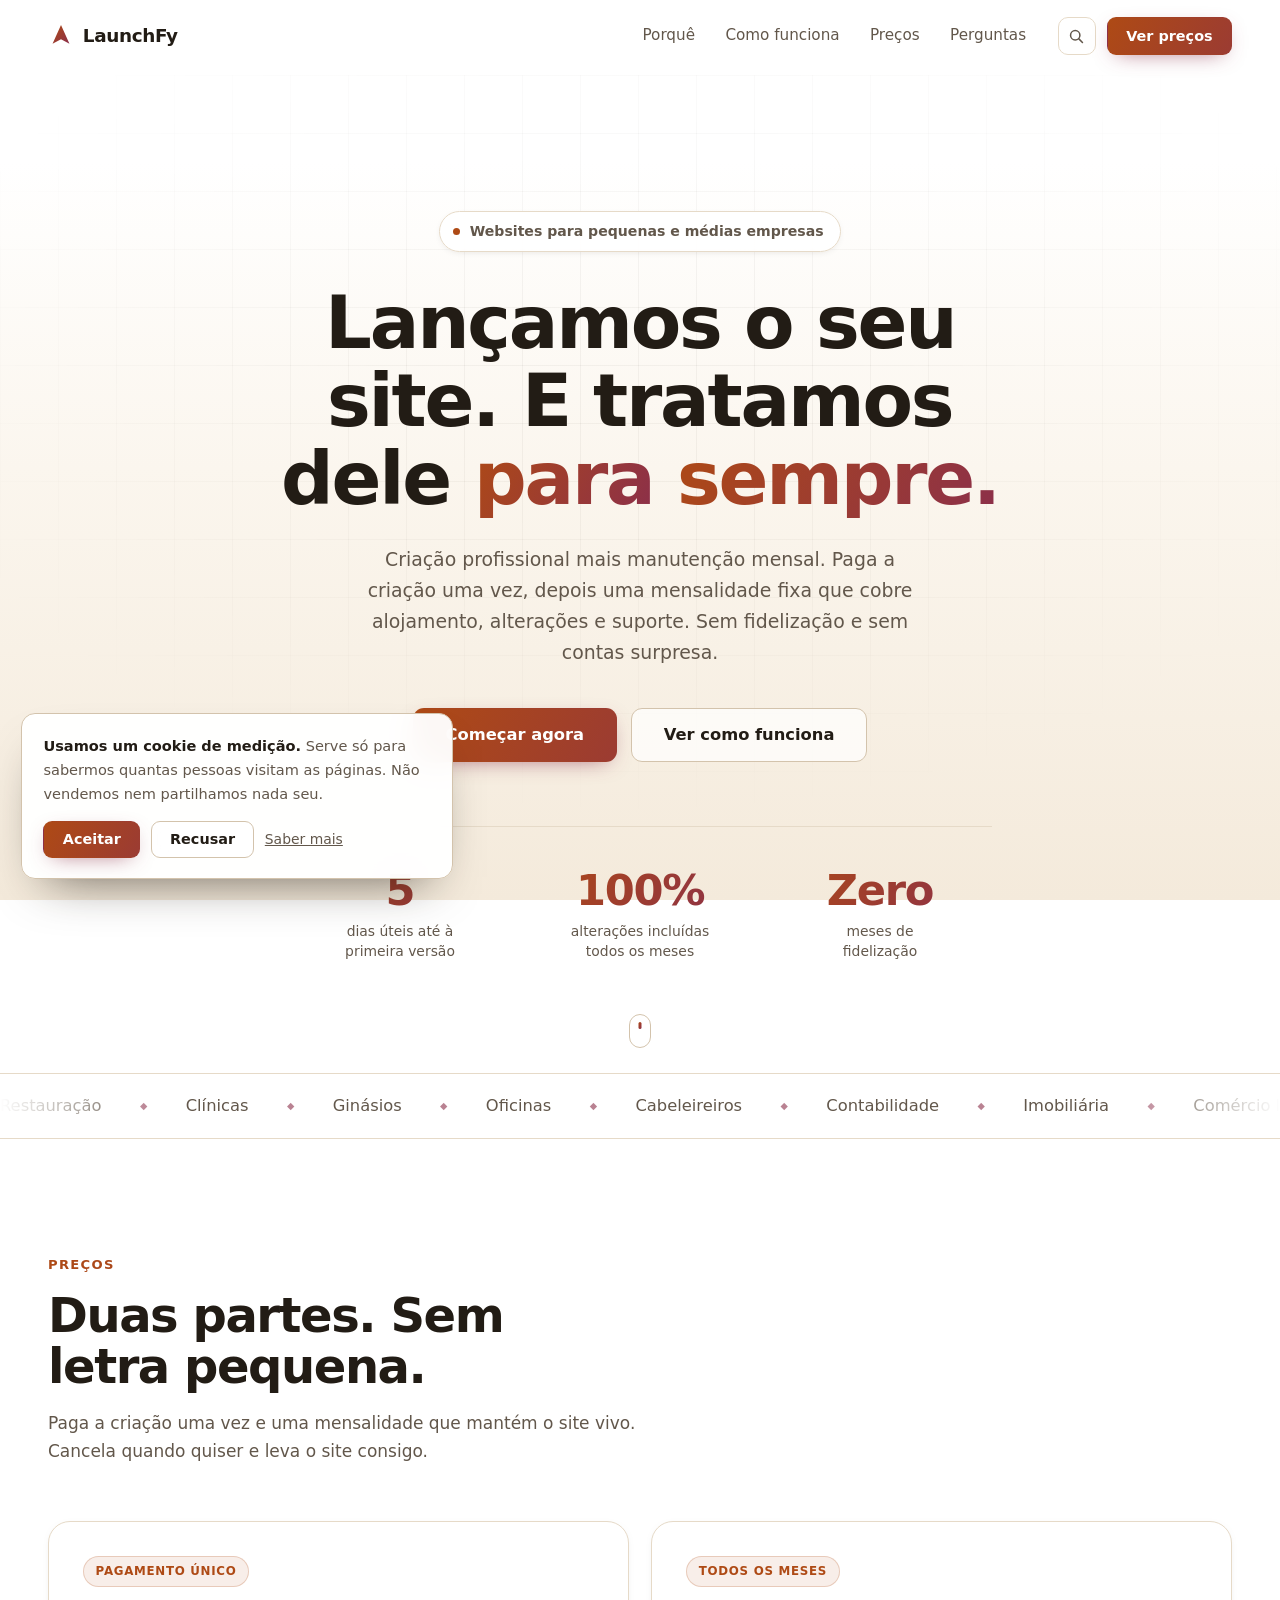
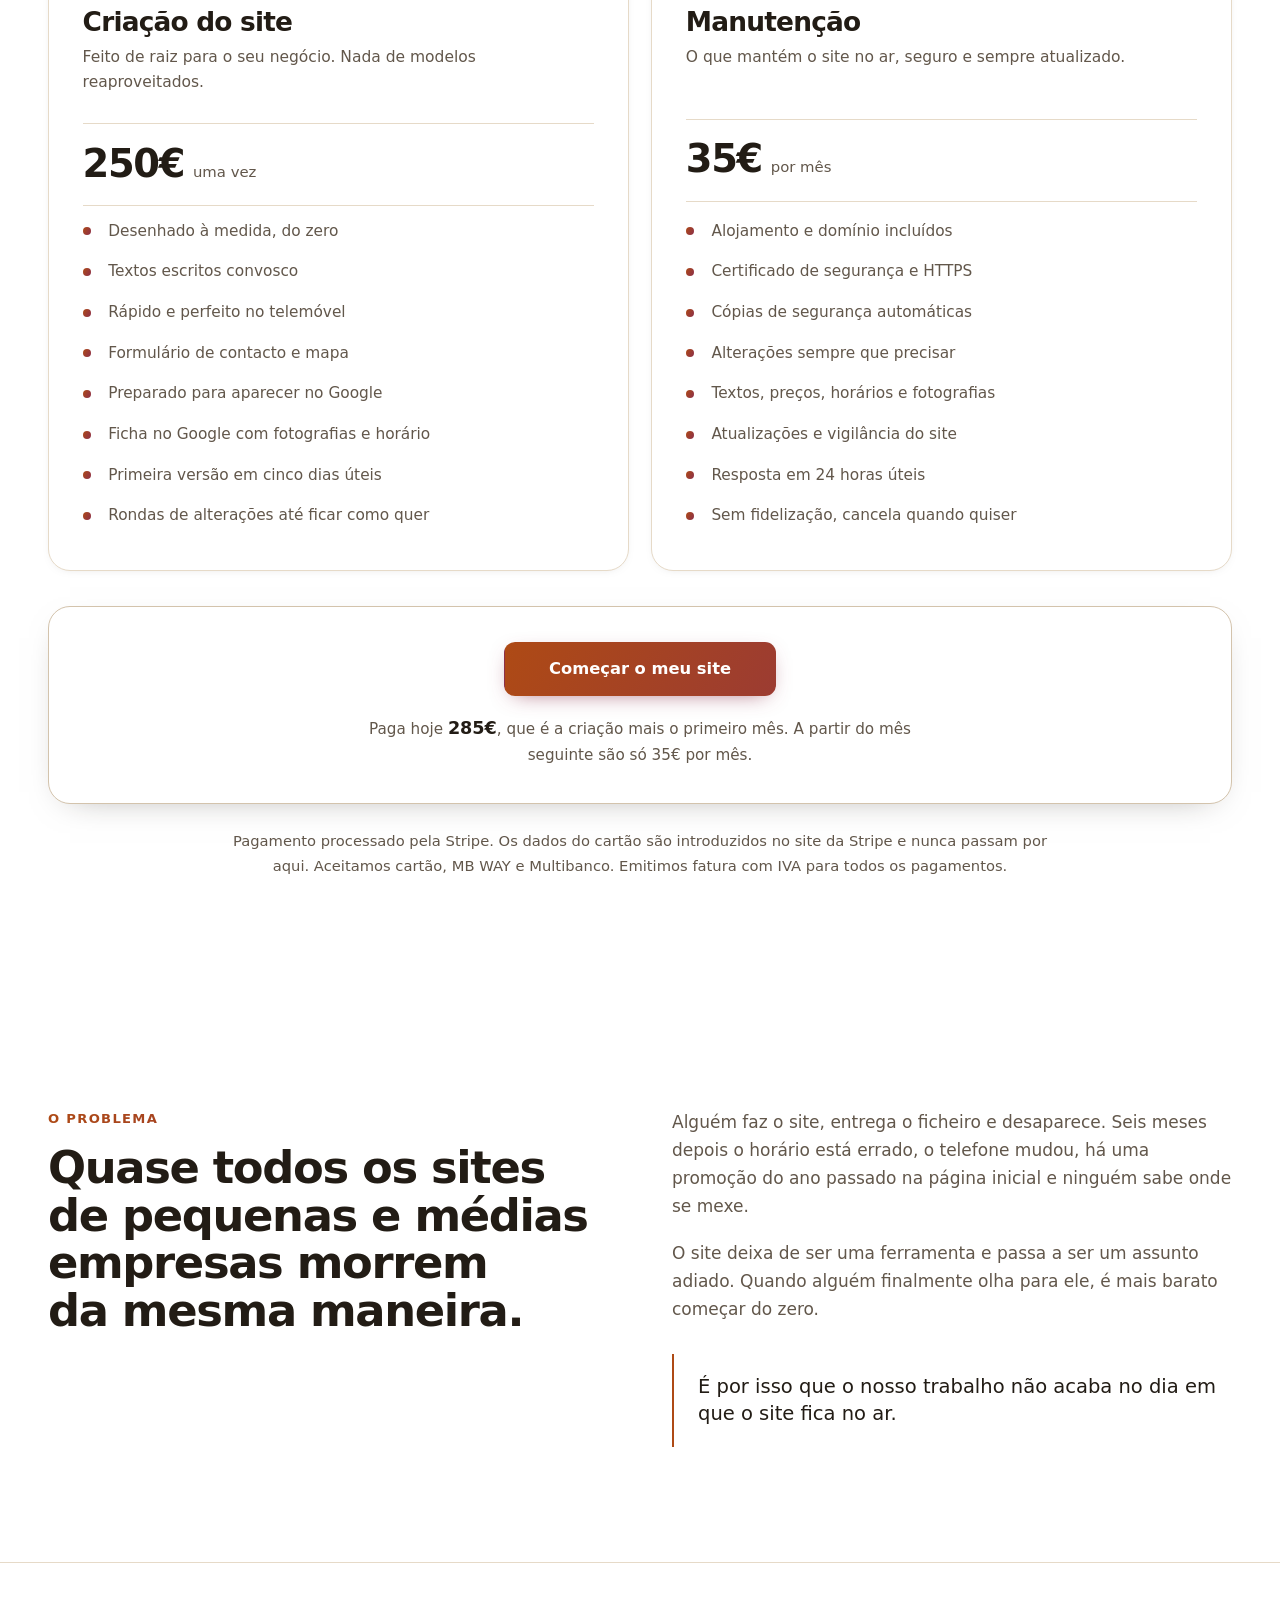
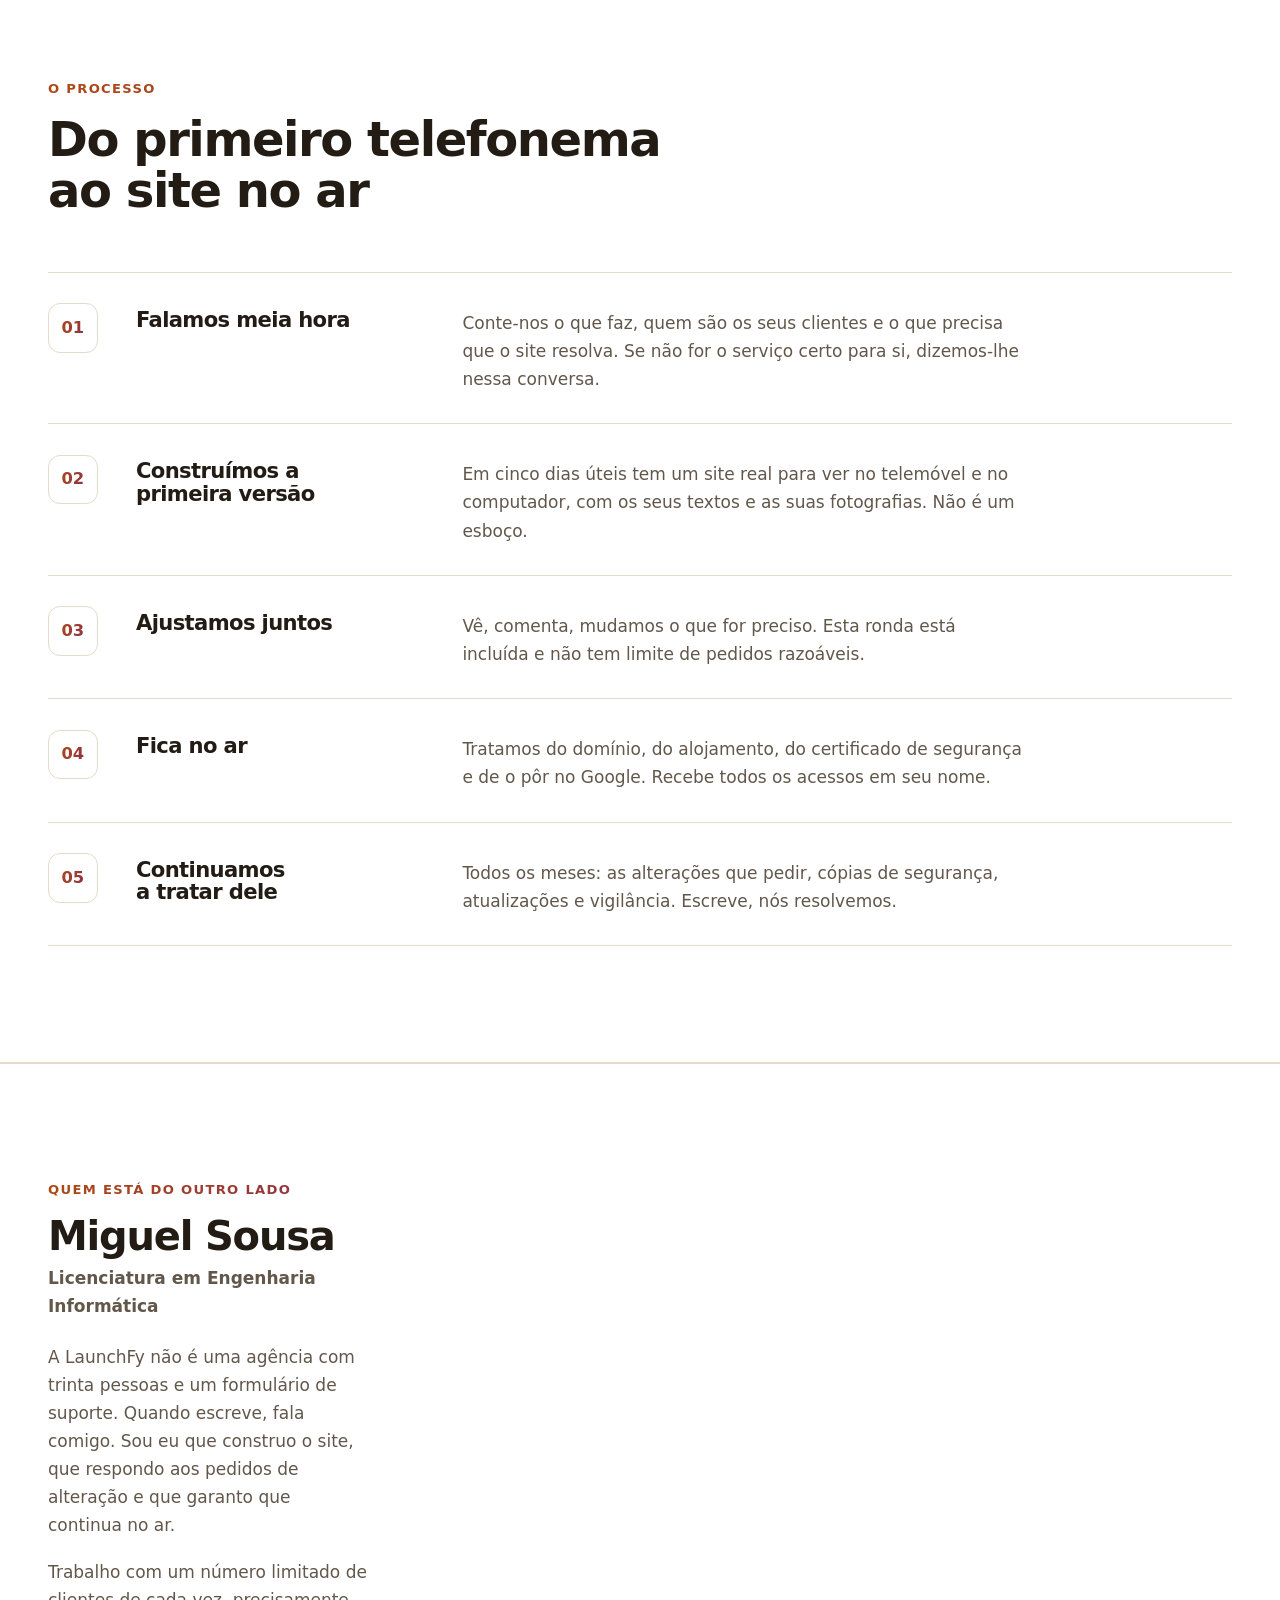
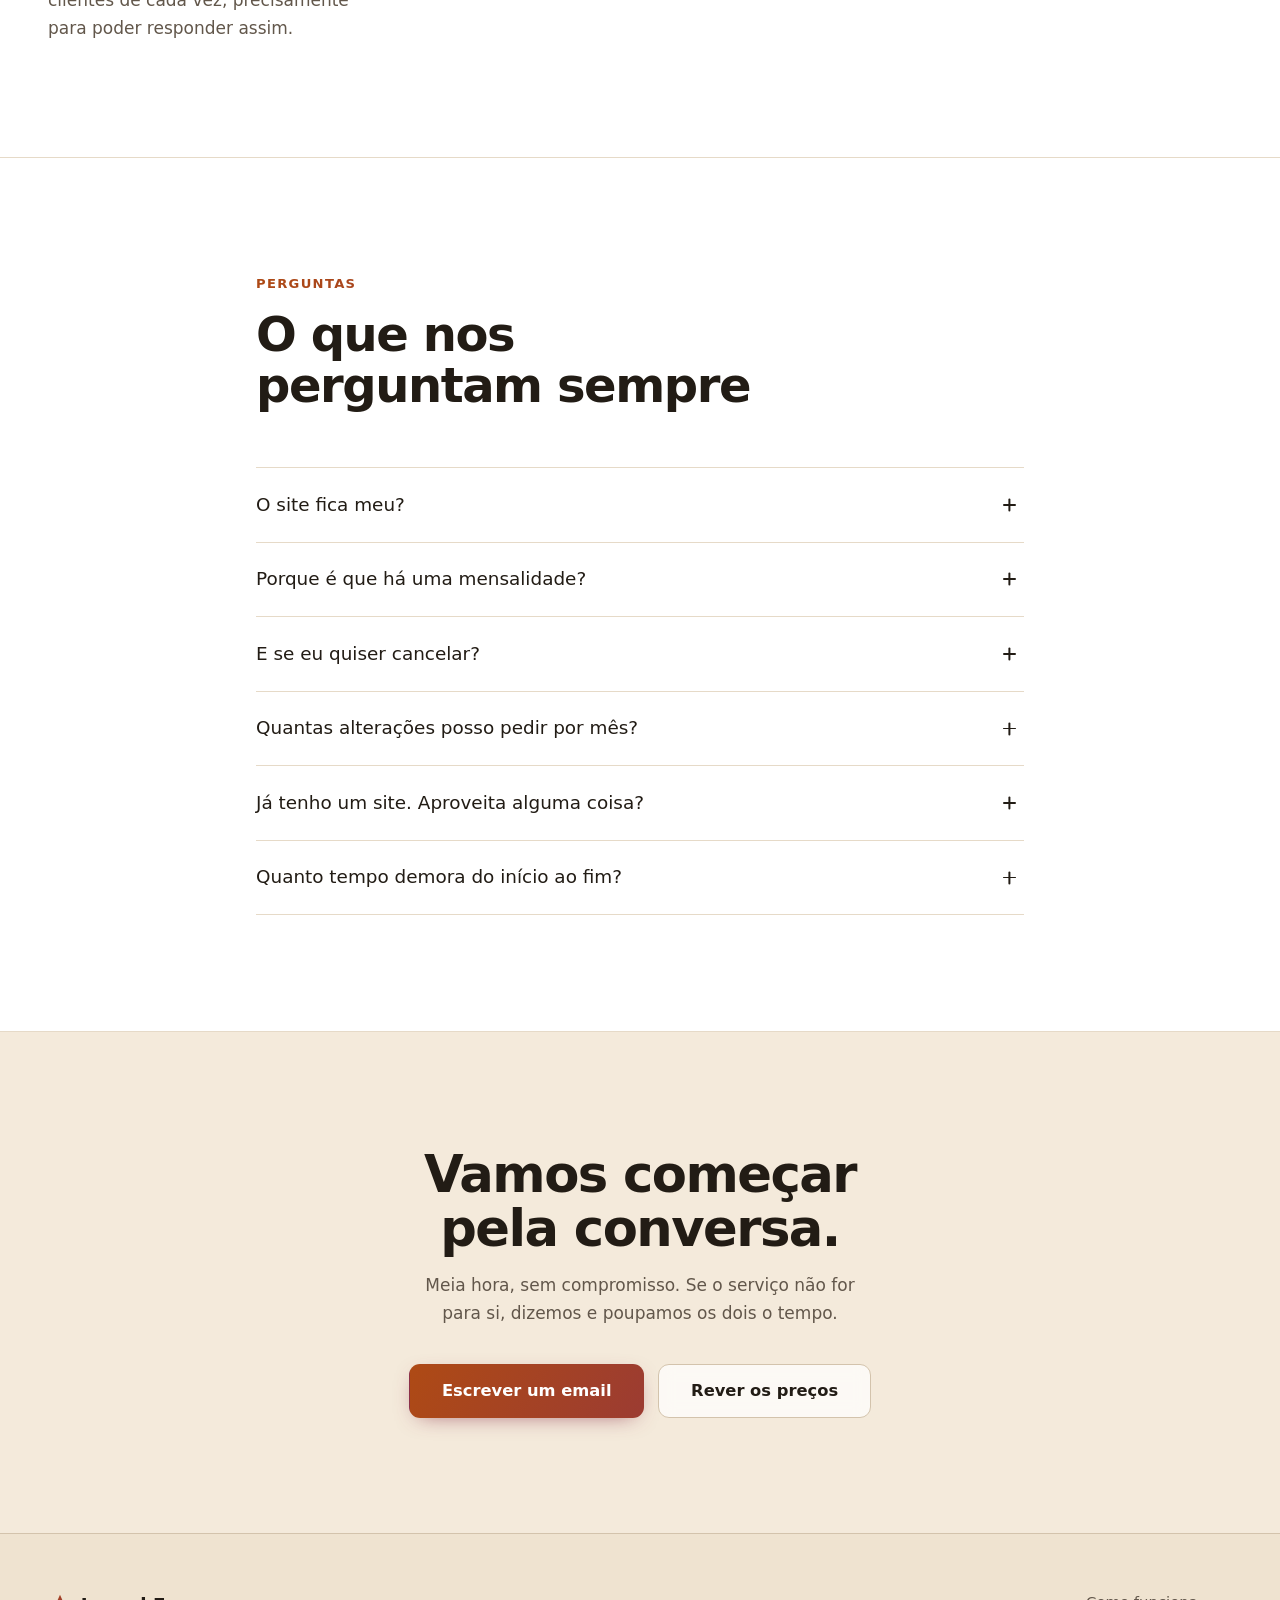
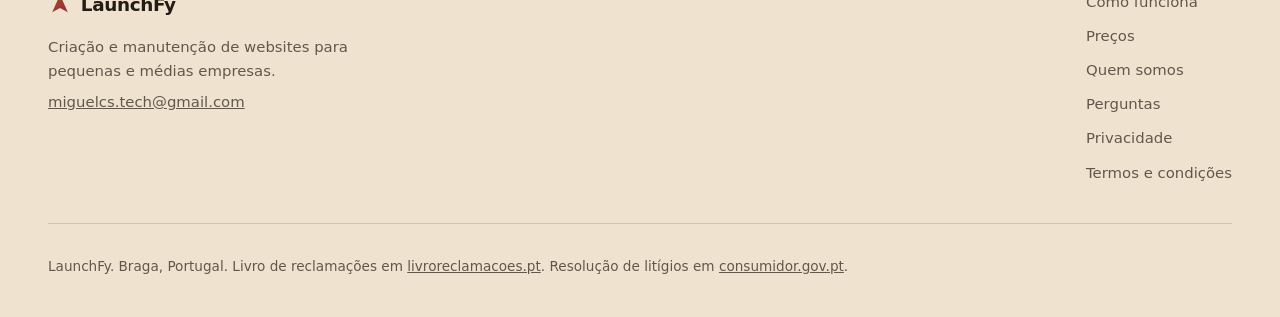
==== commit 36ad0e27: "Add files via upload" ====
--- a/index.html
+++ b/index.html
@@ -139,80 +139,8 @@
         <span>Construção</span><i>◆</i>
       </div>
     </div>
-  </section>
-
-  <!-- ======================================================= problema -->
-  <section class="sec" id="porque">
-    <div class="shell">
-      <div class="two">
-        <div data-reveal>
-          <p class="eyebrow">O problema</p>
-          <h2>Quase todos os sites de pequenas e médias empresas morrem da mesma maneira.</h2>
-        </div>
-        <div class="two-body" data-reveal data-delay="120">
-          <p>Alguém faz o site, entrega o ficheiro e desaparece. Seis meses depois o
-          horário está errado, o telefone mudou, há uma promoção do ano passado na
-          página inicial e ninguém sabe onde se mexe.</p>
-          <p>O site deixa de ser uma ferramenta e passa a ser um assunto adiado.
-          Quando alguém finalmente olha para ele, é mais barato começar do zero.</p>
-          <p class="quote">É por isso que o nosso trabalho não acaba no dia em que o site fica no ar.</p>
-        </div>
-      </div>
-    </div>
-  </section>
-
-  <!-- ======================================================= como -->
-  <section class="sec sec-alt" id="como">
-    <div class="shell">
-      <div class="head" data-reveal>
-        <p class="eyebrow">O processo</p>
-        <h2>Do primeiro telefonema ao site no ar</h2>
-      </div>
-
-      <ol class="flow">
-        <li data-reveal>
-          <div class="flow-n"><b>01</b></div>
-          <div class="flow-c">
-            <h3>Falamos meia hora</h3>
-            <p>Conte-nos o que faz, quem são os seus clientes e o que precisa que o
-            site resolva. Se não for o serviço certo para si, dizemos-lhe nessa conversa.</p>
-          </div>
-        </li>
-        <li data-reveal data-delay="80">
-          <div class="flow-n"><b>02</b></div>
-          <div class="flow-c">
-            <h3>Construímos a primeira versão</h3>
-            <p>Em cinco dias úteis tem um site real para ver no telemóvel e no
-            computador, com os seus textos e as suas fotografias. Não é um esboço.</p>
-          </div>
-        </li>
-        <li data-reveal data-delay="160">
-          <div class="flow-n"><b>03</b></div>
-          <div class="flow-c">
-            <h3>Ajustamos juntos</h3>
-            <p>Vê, comenta, mudamos o que for preciso. Esta ronda está incluída e não
-            tem limite de pedidos razoáveis.</p>
-          </div>
-        </li>
-        <li data-reveal data-delay="240">
-          <div class="flow-n"><b>04</b></div>
-          <div class="flow-c">
-            <h3>Fica no ar</h3>
-            <p>Tratamos do domínio, do alojamento, do certificado de segurança e de o
-            pôr no Google. Recebe todos os acessos em seu nome.</p>
-          </div>
-        </li>
-        <li data-reveal data-delay="320">
-          <div class="flow-n"><b>05</b></div>
-          <div class="flow-c">
-            <h3>Continuamos a tratar dele</h3>
-            <p>Todos os meses: as alterações que pedir, cópias de segurança,
-            atualizações e vigilância. Escreve, nós resolvemos.</p>
-          </div>
-        </li>
-      </ol>
-    </div>
-  </section>
+  </section>
+
 
   <!-- ======================================================= preços -->
   <section class="sec" id="precos">
@@ -293,17 +221,85 @@
         Emitimos fatura com IVA para todos os pagamentos.
       </p>
     </div>
-  </section>
-
+  </section>
+
+
+  <!-- ======================================================= problema -->
+  <section class="sec" id="porque">
+    <div class="shell">
+      <div class="two">
+        <div data-reveal>
+          <p class="eyebrow">O problema</p>
+          <h2>Quase todos os sites de pequenas e médias empresas morrem da mesma maneira.</h2>
+        </div>
+        <div class="two-body" data-reveal data-delay="120">
+          <p>Alguém faz o site, entrega o ficheiro e desaparece. Seis meses depois o
+          horário está errado, o telefone mudou, há uma promoção do ano passado na
+          página inicial e ninguém sabe onde se mexe.</p>
+          <p>O site deixa de ser uma ferramenta e passa a ser um assunto adiado.
+          Quando alguém finalmente olha para ele, é mais barato começar do zero.</p>
+          <p class="quote">É por isso que o nosso trabalho não acaba no dia em que o site fica no ar.</p>
+        </div>
+      </div>
+    </div>
+  </section>
+
+  <!-- ======================================================= como -->
+  <section class="sec sec-alt" id="como">
+    <div class="shell">
+      <div class="head" data-reveal>
+        <p class="eyebrow">O processo</p>
+        <h2>Do primeiro telefonema ao site no ar</h2>
+      </div>
+
+      <ol class="flow">
+        <li data-reveal>
+          <div class="flow-n"><b>01</b></div>
+          <div class="flow-c">
+            <h3>Falamos meia hora</h3>
+            <p>Conte-nos o que faz, quem são os seus clientes e o que precisa que o
+            site resolva. Se não for o serviço certo para si, dizemos-lhe nessa conversa.</p>
+          </div>
+        </li>
+        <li data-reveal data-delay="80">
+          <div class="flow-n"><b>02</b></div>
+          <div class="flow-c">
+            <h3>Construímos a primeira versão</h3>
+            <p>Em cinco dias úteis tem um site real para ver no telemóvel e no
+            computador, com os seus textos e as suas fotografias. Não é um esboço.</p>
+          </div>
+        </li>
+        <li data-reveal data-delay="160">
+          <div class="flow-n"><b>03</b></div>
+          <div class="flow-c">
+            <h3>Ajustamos juntos</h3>
+            <p>Vê, comenta, mudamos o que for preciso. Esta ronda está incluída e não
+            tem limite de pedidos razoáveis.</p>
+          </div>
+        </li>
+        <li data-reveal data-delay="240">
+          <div class="flow-n"><b>04</b></div>
+          <div class="flow-c">
+            <h3>Fica no ar</h3>
+            <p>Tratamos do domínio, do alojamento, do certificado de segurança e de o
+            pôr no Google. Recebe todos os acessos em seu nome.</p>
+          </div>
+        </li>
+        <li data-reveal data-delay="320">
+          <div class="flow-n"><b>05</b></div>
+          <div class="flow-c">
+            <h3>Continuamos a tratar dele</h3>
+            <p>Todos os meses: as alterações que pedir, cópias de segurança,
+            atualizações e vigilância. Escreve, nós resolvemos.</p>
+          </div>
+        </li>
+      </ol>
+    </div>
+  </section>
   <!-- ======================================================= fundador -->
   <section class="sec sec-alt" id="quem">
     <div class="shell">
       <div class="founder" data-reveal>
-        <figure class="founder-photo">
-          <img src="assets/miguel.png"
-               alt="Miguel Sousa, fundador da LaunchFy, de braços cruzados"
-               width="430" height="877" loading="lazy" decoding="async">
-        </figure>
         <div class="founder-body">
           <p class="eyebrow">Quem está do outro lado</p>
           <h2>Miguel Sousa</h2>
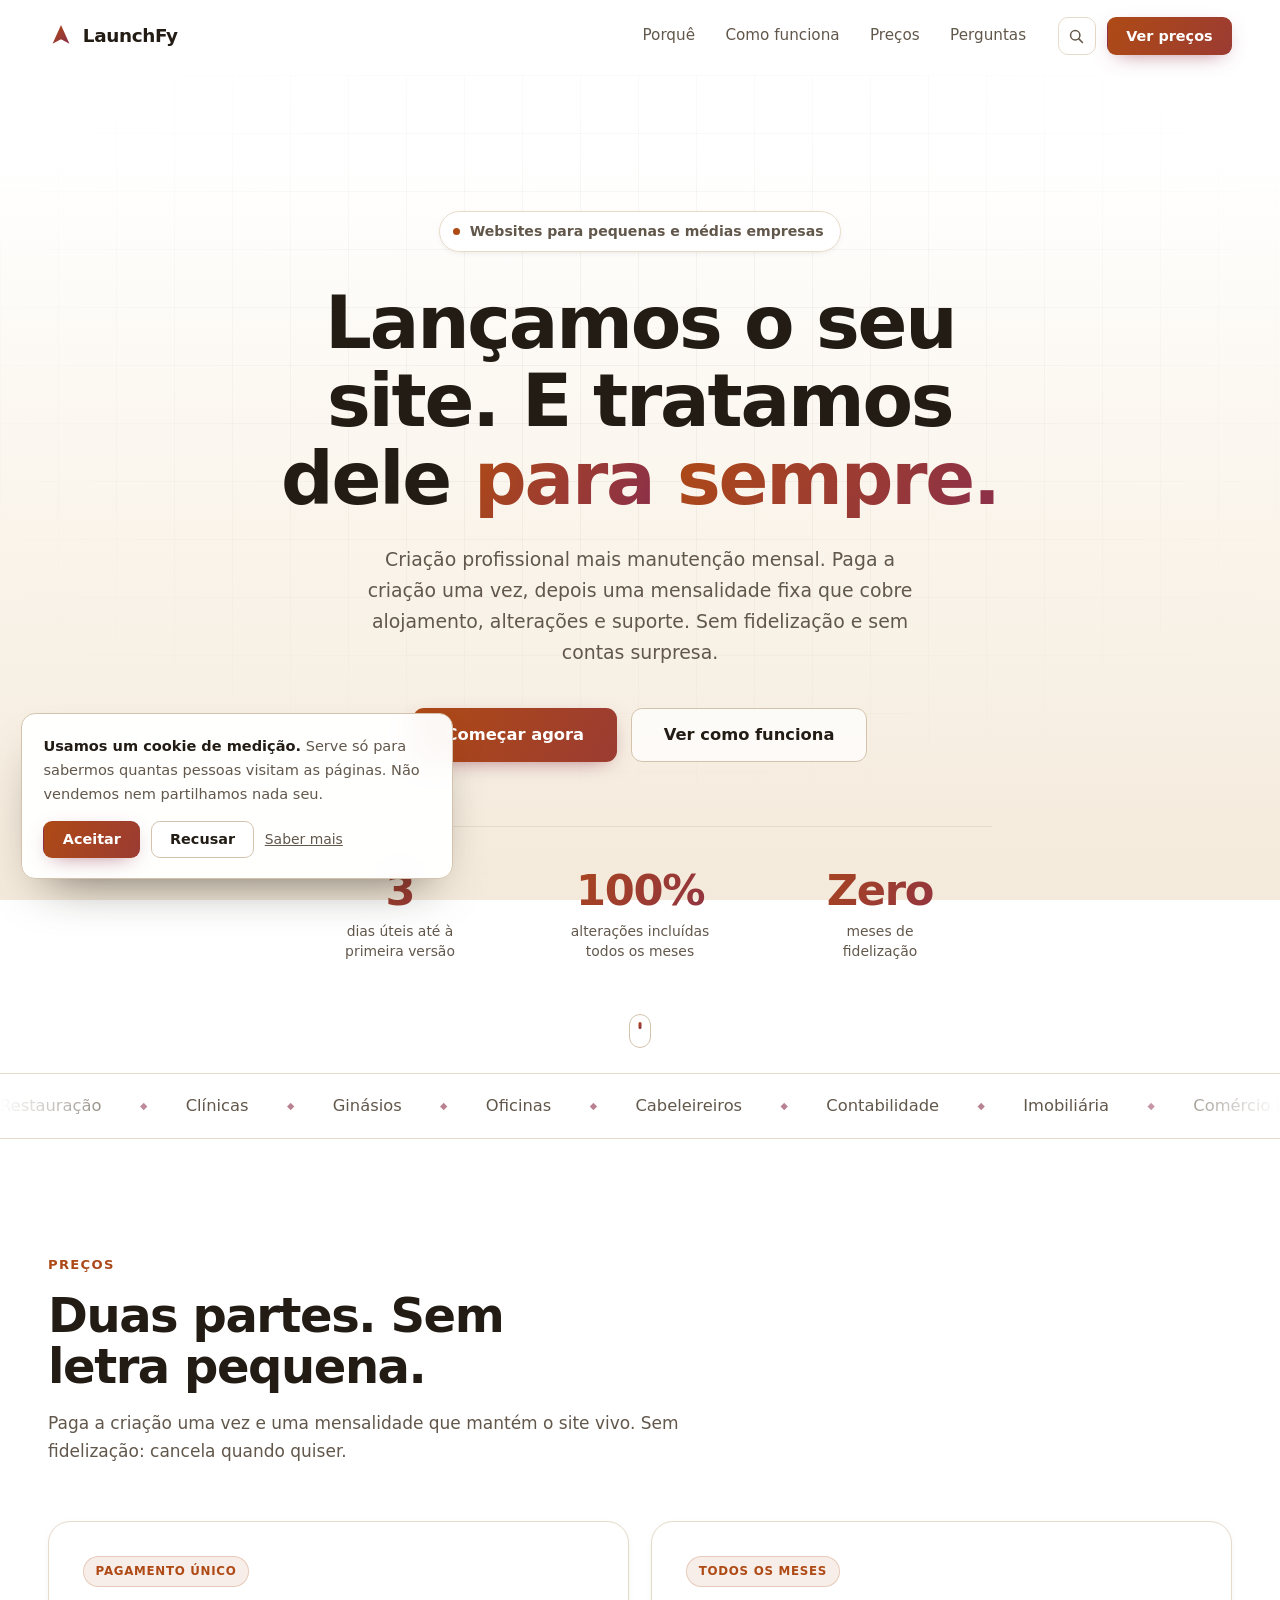
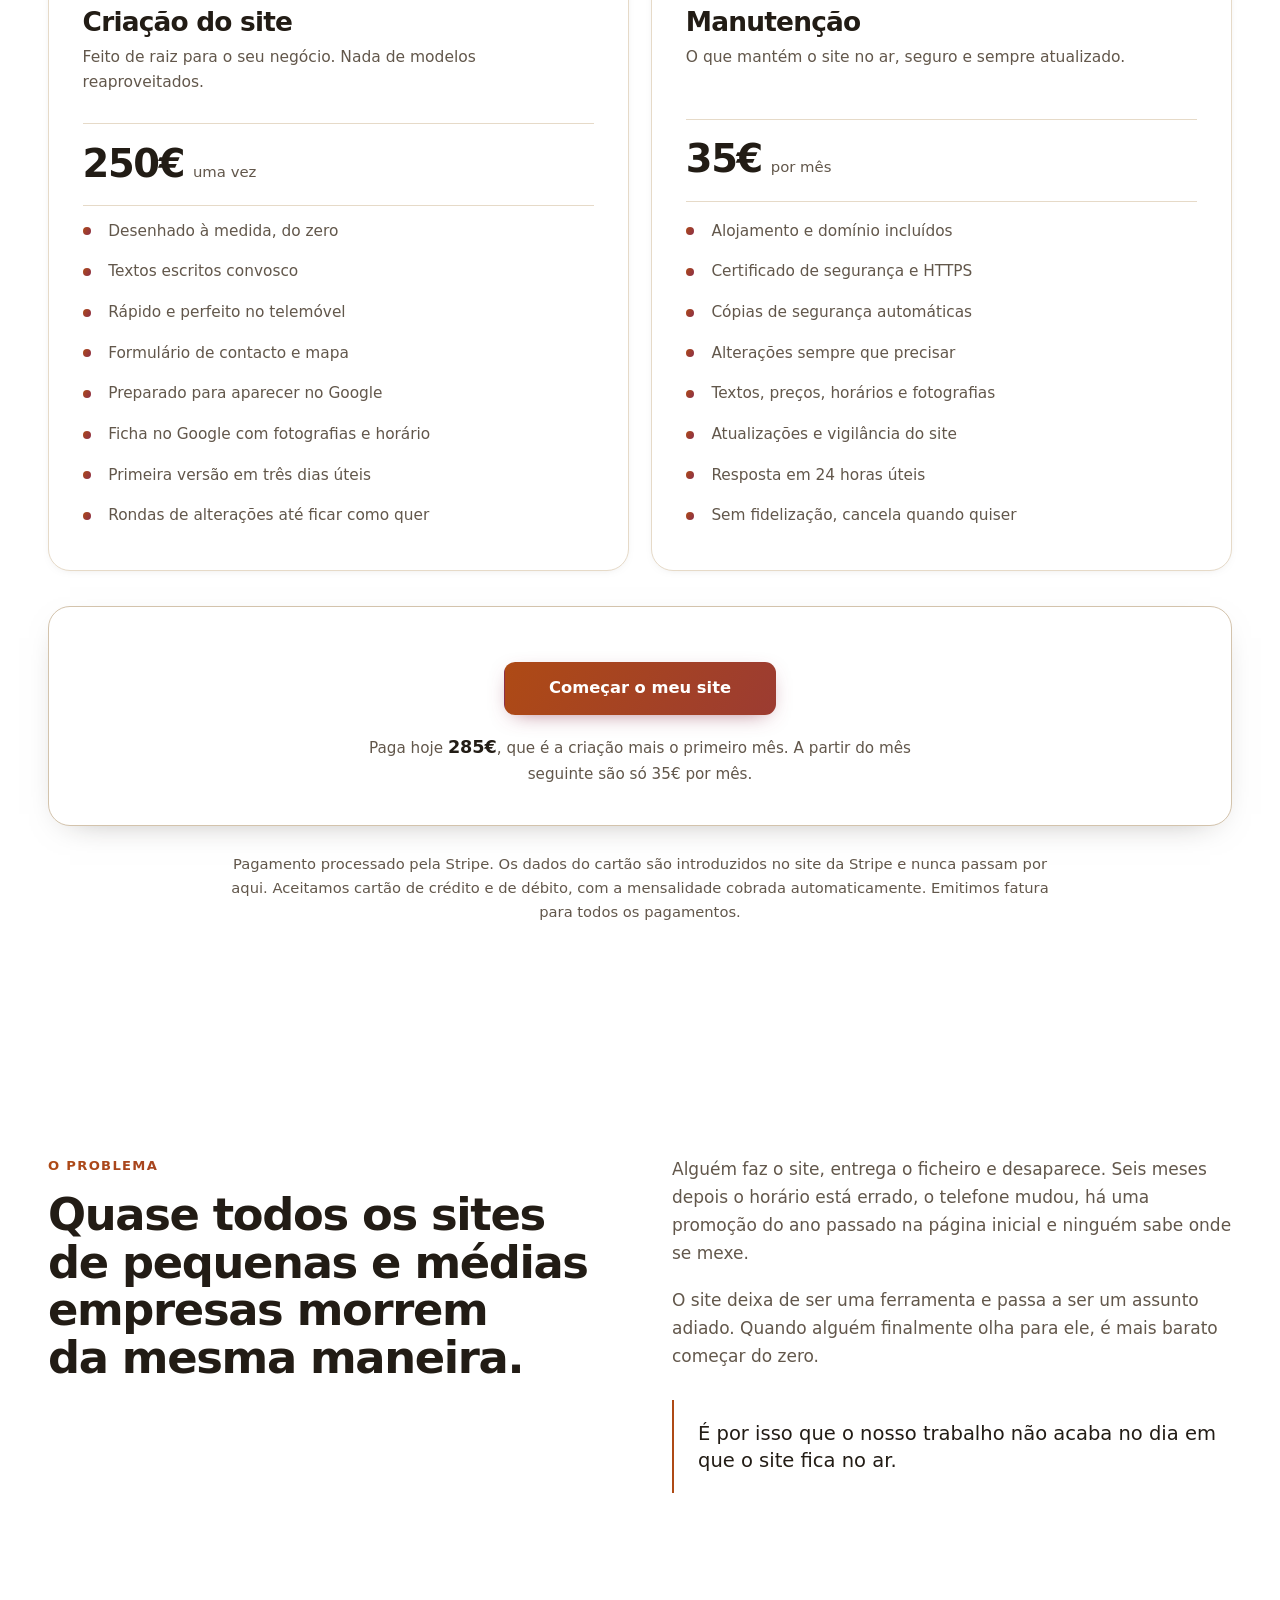
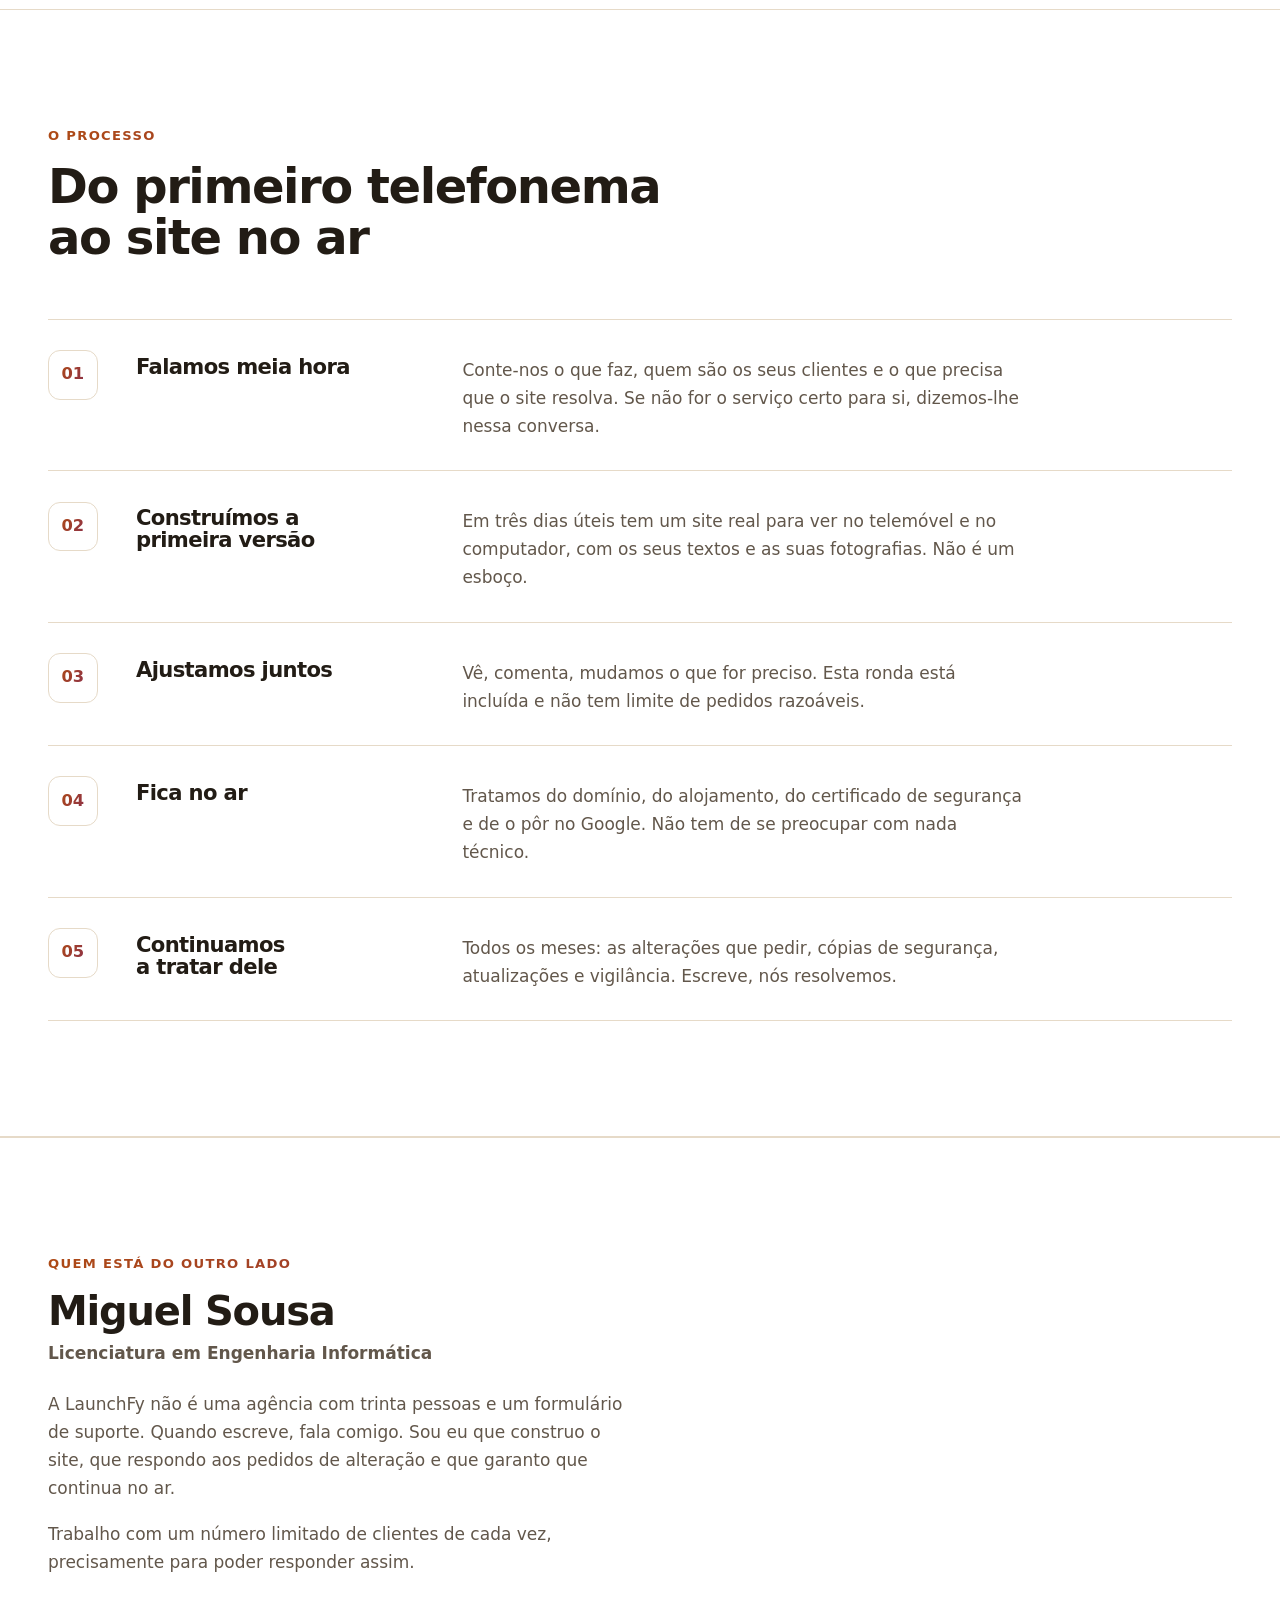
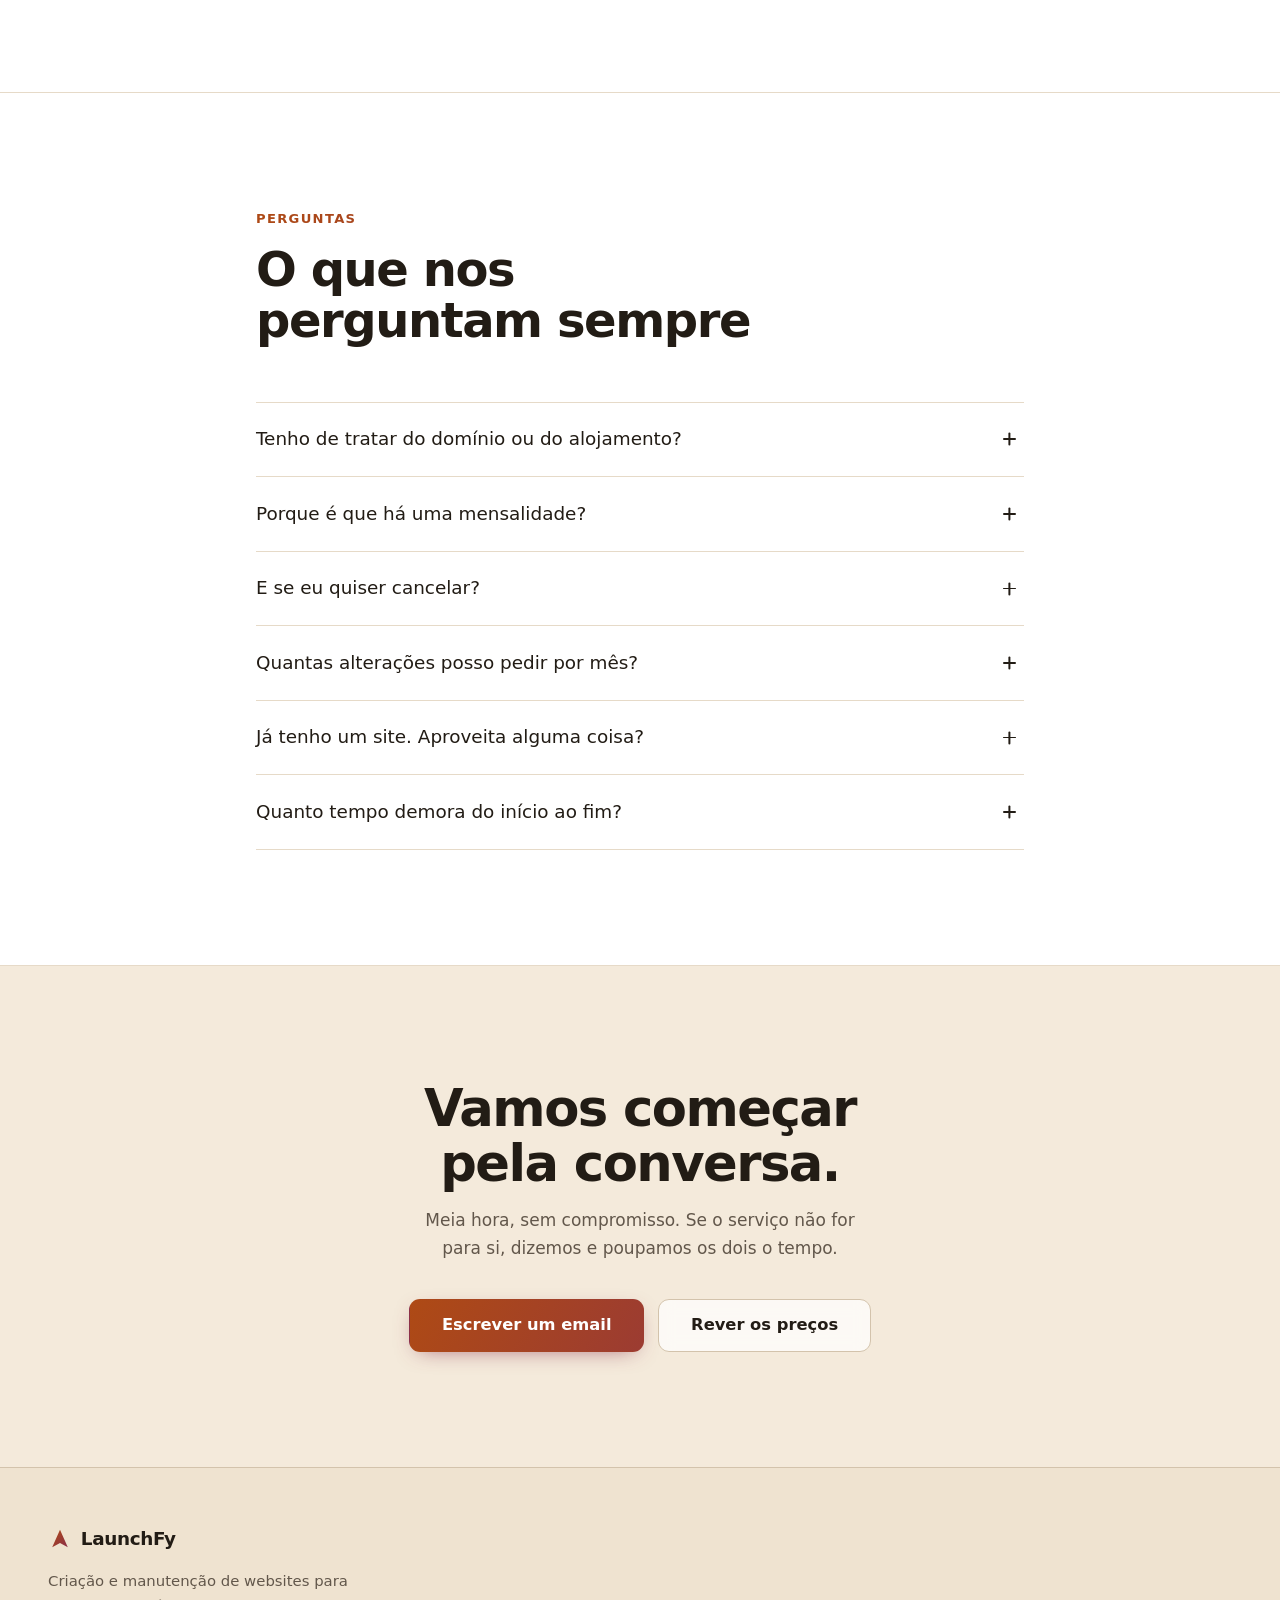
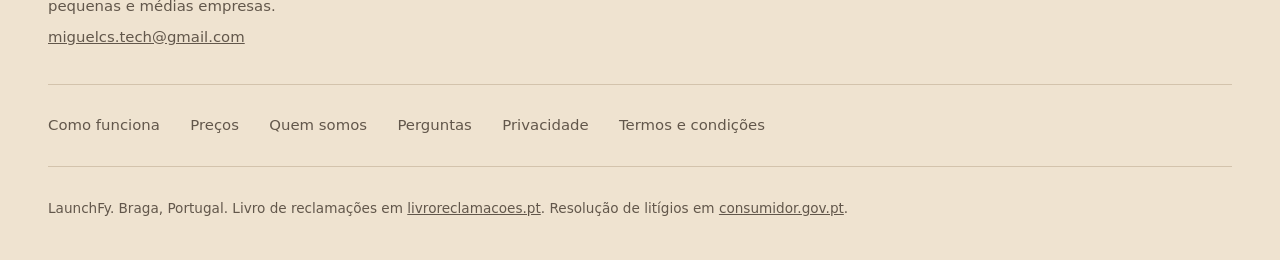
==== commit 07083bda: "Add files via upload" ====
--- a/index.html
+++ b/index.html
@@ -15,11 +15,36 @@
 <meta property="og:description" content="Criação a partir de 250 euros e 35 euros por mês para manter o site no ar, seguro e sempre atualizado.">
 <meta property="og:url" content="https://launchfy-zeta.vercel.app/">
 <meta name="twitter:card" content="summary_large_image">
+<meta property="og:image" content="https://launchfy-zeta.vercel.app/assets/og.png">
+<meta property="og:image:width" content="1200">
+<meta property="og:image:height" content="630">
+<meta property="og:image:alt" content="LaunchFy, sites para pequenas e médias empresas">
+<meta name="twitter:image" content="https://launchfy-zeta.vercel.app/assets/og.png">
+
+<script type="application/ld+json">
+{
+  "@context": "https://schema.org",
+  "@type": "ProfessionalService",
+  "name": "LaunchFy",
+  "url": "https://launchfy-zeta.vercel.app/",
+  "image": "https://launchfy-zeta.vercel.app/assets/og.png",
+  "email": "miguelcs.tech@gmail.com",
+  "description": "Criação e manutenção de websites para pequenas e médias empresas.",
+  "address": { "@type": "PostalAddress", "addressLocality": "Braga", "addressCountry": "PT" },
+  "areaServed": { "@type": "Country", "name": "Portugal" },
+  "founder": { "@type": "Person", "name": "Miguel Sousa" },
+  "makesOffer": [
+    { "@type": "Offer", "name": "Criação do site", "price": "250", "priceCurrency": "EUR" },
+    { "@type": "Offer", "name": "Manutenção do site", "price": "35", "priceCurrency": "EUR",
+      "priceSpecification": { "@type": "UnitPriceSpecification", "price": "35", "priceCurrency": "EUR", "unitCode": "MON" } }
+  ]
+}
+</script>
 
 <link rel="preconnect" href="https://fonts.googleapis.com">
 <link rel="preconnect" href="https://fonts.gstatic.com" crossorigin>
 <link rel="stylesheet" href="https://fonts.googleapis.com/css2?family=Space+Grotesk:wght@400;500;600;700&family=Plus+Jakarta+Sans:wght@400;500;600;700;800&display=swap">
-<link rel="stylesheet" href="assets/style.css">
+<link rel="stylesheet" href="assets/style.css?v=3">
 <link rel="icon" href="assets/favicon.svg" type="image/svg+xml">
 </head>
 <body>
@@ -104,7 +129,7 @@
 
       <div class="stats" data-anim="4">
         <div class="stat">
-          <b data-count="5">0</b>
+          <b data-count="3">0</b>
           <span>dias úteis até à<br>primeira versão</span>
         </div>
         <div class="stat">
@@ -139,7 +164,7 @@
         <span>Construção</span><i>◆</i>
       </div>
     </div>
-  </section>
+  </section>
 
 
   <!-- ======================================================= preços -->
@@ -149,7 +174,7 @@
         <p class="eyebrow">Preços</p>
         <h2>Duas partes. Sem letra pequena.</h2>
         <p class="head-p">Paga a criação uma vez e uma mensalidade que mantém o site
-        vivo. Cancela quando quiser e leva o site consigo.</p>
+        vivo. Sem fidelização: cancela quando quiser.</p>
       </div>
 
       <!-- ==================================================================
@@ -176,7 +201,7 @@
             <li>Formulário de contacto e mapa</li>
             <li>Preparado para aparecer no Google</li>
             <li>Ficha no Google com fotografias e horário</li>
-            <li>Primeira versão em cinco dias úteis</li>
+            <li>Primeira versão em três dias úteis</li>
             <li>Rondas de alterações até ficar como quer</li>
           </ul>
         </article>
@@ -217,11 +242,11 @@
 
       <p class="pay-note" data-reveal>
         Pagamento processado pela Stripe. Os dados do cartão são introduzidos no site
-        da Stripe e nunca passam por aqui. Aceitamos cartão, MB WAY e Multibanco.
-        Emitimos fatura com IVA para todos os pagamentos.
+        da Stripe e nunca passam por aqui. Aceitamos cartão de crédito e de débito,
+        com a mensalidade cobrada automaticamente. Emitimos fatura para todos os pagamentos.
       </p>
     </div>
-  </section>
+  </section>
 
 
   <!-- ======================================================= problema -->
@@ -265,7 +290,7 @@
           <div class="flow-n"><b>02</b></div>
           <div class="flow-c">
             <h3>Construímos a primeira versão</h3>
-            <p>Em cinco dias úteis tem um site real para ver no telemóvel e no
+            <p>Em três dias úteis tem um site real para ver no telemóvel e no
             computador, com os seus textos e as suas fotografias. Não é um esboço.</p>
           </div>
         </li>
@@ -282,7 +307,7 @@
           <div class="flow-c">
             <h3>Fica no ar</h3>
             <p>Tratamos do domínio, do alojamento, do certificado de segurança e de o
-            pôr no Google. Recebe todos os acessos em seu nome.</p>
+            pôr no Google. Não tem de se preocupar com nada técnico.</p>
           </div>
         </li>
         <li data-reveal data-delay="320">
@@ -324,8 +349,8 @@
 
       <div class="faq" data-reveal>
         <details name="faq">
-          <summary>O site fica meu?</summary>
-          <div class="ans"><p>Fica. O domínio é registado em seu nome e os acessos são seus desde o primeiro dia. Se um dia quiser sair, entregamos-lhe os ficheiros e ajudamos na mudança, sem custo.</p></div>
+          <summary>Tenho de tratar do domínio ou do alojamento?</summary>
+          <div class="ans"><p>Não. Tratamos de tudo: domínio, alojamento, certificado de segurança e cópias de segurança ficam do nosso lado e estão incluídos na mensalidade. Só tem de nos dizer o que quer mudar.</p></div>
         </details>
         <details name="faq">
           <summary>Porque é que há uma mensalidade?</summary>
@@ -333,7 +358,7 @@
         </details>
         <details name="faq">
           <summary>E se eu quiser cancelar?</summary>
-          <div class="ans"><p>Cancela quando quiser, sem penalização. Avisa com 30 dias e tratamos da transferência do site e do domínio para onde indicar.</p></div>
+          <div class="ans"><p>Cancela quando quiser, sem penalização. Basta avisar com 30 dias de antecedência. O site fica no ar até ao fim do último mês pago.</p></div>
         </details>
         <details name="faq">
           <summary>Quantas alterações posso pedir por mês?</summary>
@@ -345,7 +370,7 @@
         </details>
         <details name="faq">
           <summary>Quanto tempo demora do início ao fim?</summary>
-          <div class="ans"><p>Duas a três semanas na maioria dos casos. A primeira versão está pronta em cinco dias úteis; o resto depende da rapidez com que nos der os textos e as fotografias.</p></div>
+          <div class="ans"><p>Uma semana. A primeira versão está pronta em três dias úteis e o resto da semana serve para os ajustes. Só atrasa se os textos e as fotografias demorarem a chegar.</p></div>
         </details>
       </div>
     </div>
@@ -427,6 +452,6 @@
   </div>
 </aside>
 
-<script src="assets/main.js" defer></script>
+<script src="assets/main.js?v=3" defer></script>
 </body>
 </html>
--- a/assets/style.css
+++ b/assets/style.css
@@ -594,7 +594,7 @@
 /* um único botão de compra, por baixo dos dois cartões */
 .buy {
   margin-top: 2.2rem;
-  padding: 2.2rem;
+  padding: 3.4rem 2.2rem 2.4rem;
   background: #fff;
   border: 1px solid var(--line-2);
   border-radius: var(--r2);
@@ -626,28 +626,7 @@
 
 /* ------------------------------------------------------------- fundador */
 
-.founder { display: grid; gap: 2rem; }
-@media (min-width: 50rem) {
-  .founder { grid-template-columns: 20rem 1fr; gap: 3.5rem; align-items: center; }
-}
-
-.founder-photo {
-  margin: 0 auto;
-  border-radius: var(--r2);
-  background: linear-gradient(180deg, var(--sand-2) 0%, var(--sand-3) 100%);
-  border: 1px solid var(--line);
-  /* a foto tem fundo transparente e assenta no chão do cartão */
-  display: flex;
-  align-items: flex-end;
-  overflow: hidden;
-  max-width: 18rem;
-  padding-top: 1.75rem;
-}
-.founder-photo img {
-  display: block;
-  width: 100%;
-  height: auto;
-}
+.founder { display: grid; gap: 2rem; max-width: 46rem; }
 
 @keyframes float {
   0%,100% { transform: translateY(0)     rotate(0) }
@@ -720,17 +699,21 @@
   font-size: .93rem;
   color: var(--dim);
 }
-.foot-in { display: grid; gap: 2.4rem; }
-@media (min-width: 50rem) {
-  .foot-in { grid-template-columns: 1fr auto; }
-  .foot-legal { grid-column: 1 / -1; }
-}
+.foot-in { display: grid; gap: 1.8rem; }
 .foot-brand .logo { margin-bottom: .9rem; color: var(--ink); }
 .foot-brand p { margin-bottom: .4rem; max-width: 34ch; }
 .foot a { color: var(--dim); }
 .foot-brand a:hover { color: var(--burn); }
 
-.foot-nav { display: grid; gap: .6rem; align-content: start; }
+/* links do rodapé lado a lado, não empilhados */
+.foot-nav {
+  display: flex;
+  flex-wrap: wrap;
+  gap: .7rem 1.9rem;
+  align-items: center;
+  padding-top: 1.7rem;
+  border-top: 1px solid var(--line-2);
+}
 .foot-nav a { text-decoration: none; transition: color .2s ease; }
 .foot-nav a:hover { color: var(--burn); }
 
@@ -942,9 +925,7 @@
   .stat span { margin-top: 0; }
   .stat span br { display: none; }
   .card-top p { min-height: 0; }
-  /* no telemóvel a foto ocupava o ecrã inteiro */
-  .founder-photo { max-width: 12.5rem; margin-inline: 0; }
-  .buy { padding: 1.6rem 1.25rem; }
+  .buy { padding: 2.6rem 1.25rem 1.8rem; }
   .buy .btn { min-width: 0; width: 100%; }
   .hero { text-align: left; }
   .hero-h, .hero-p { margin-inline: 0; }
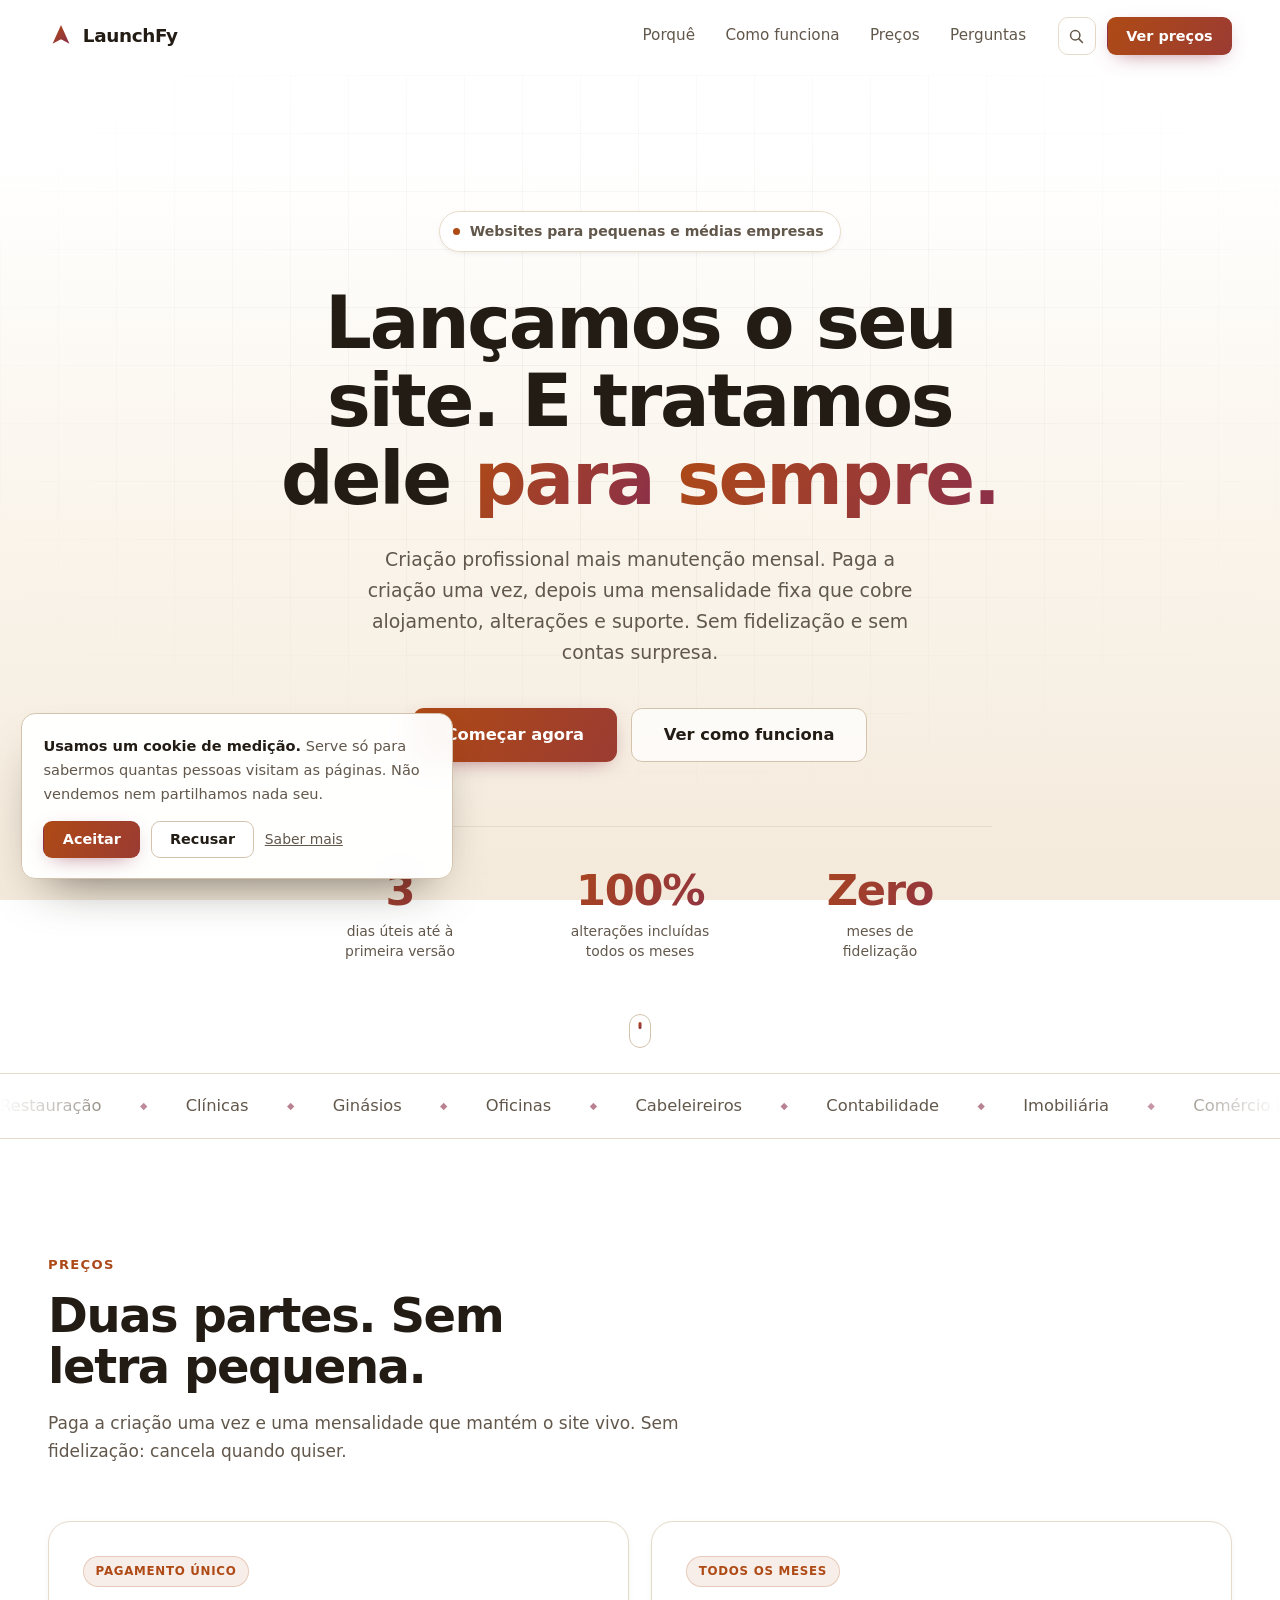
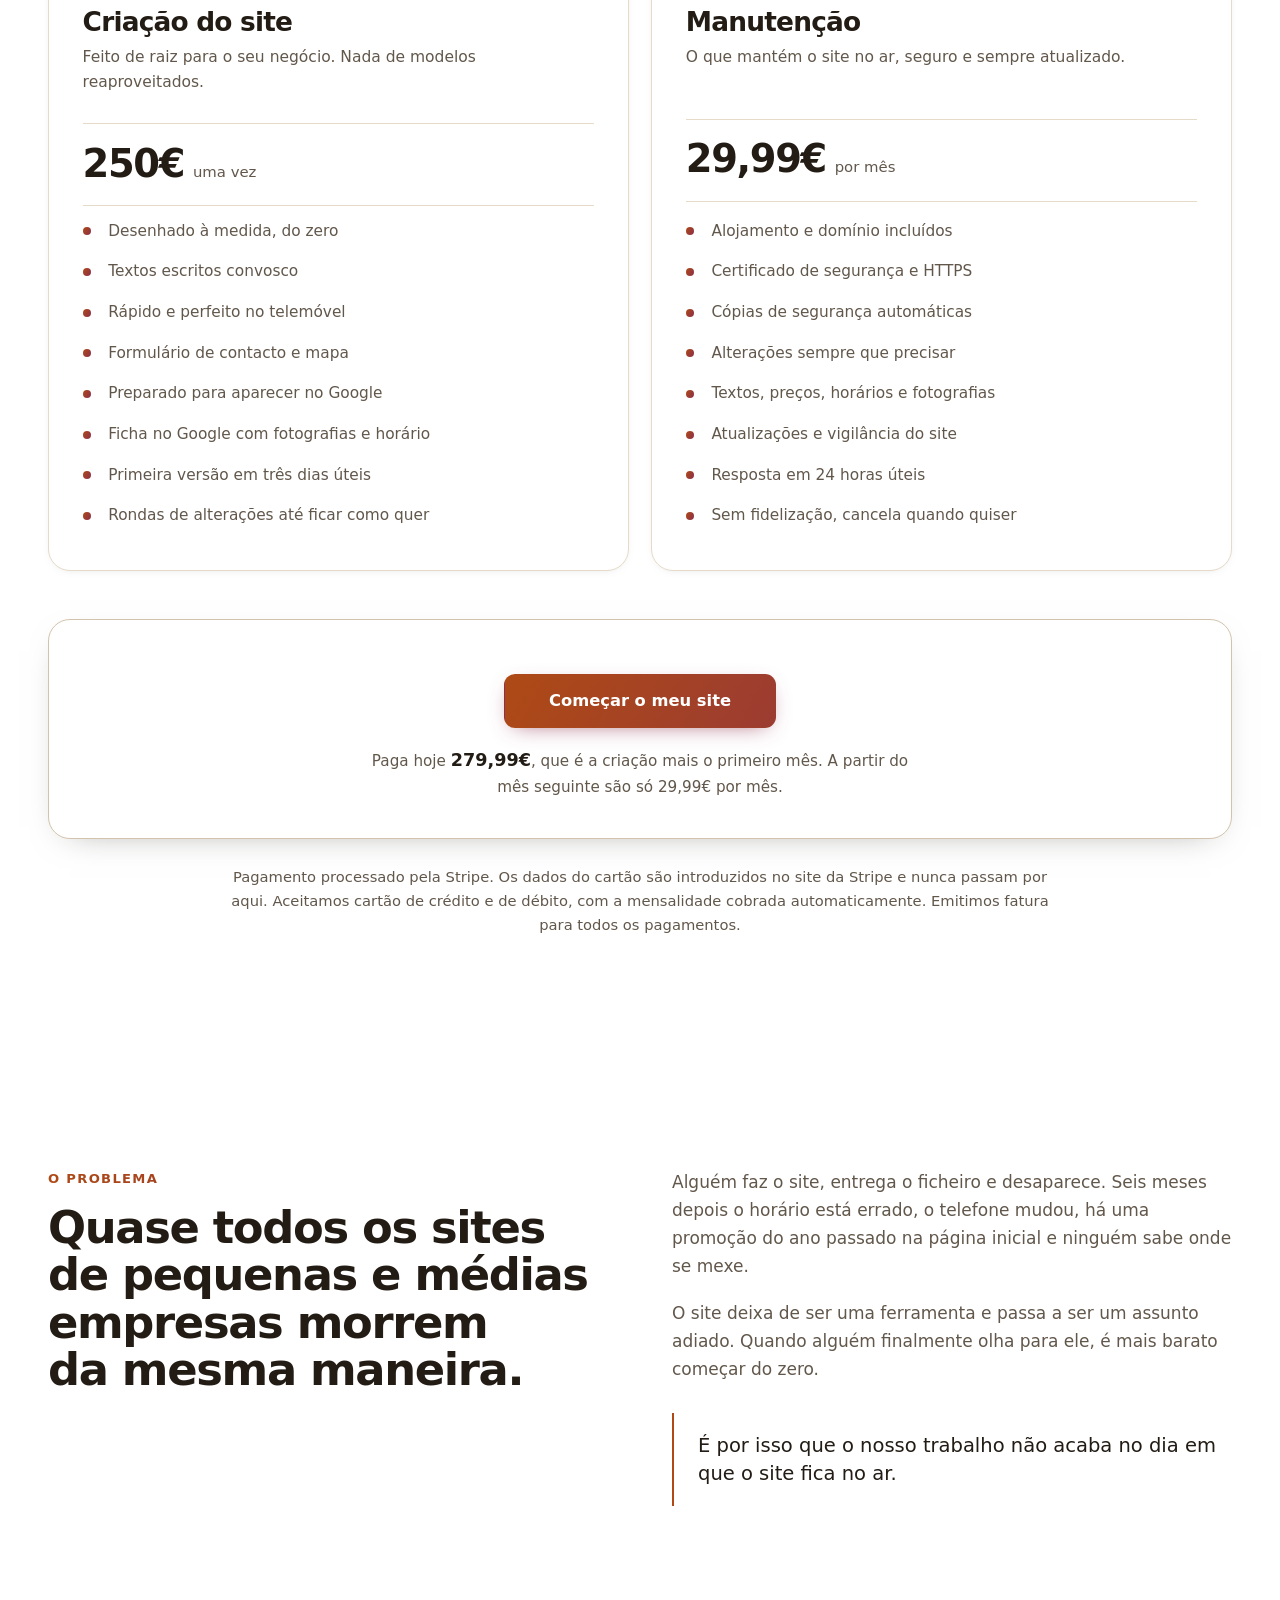
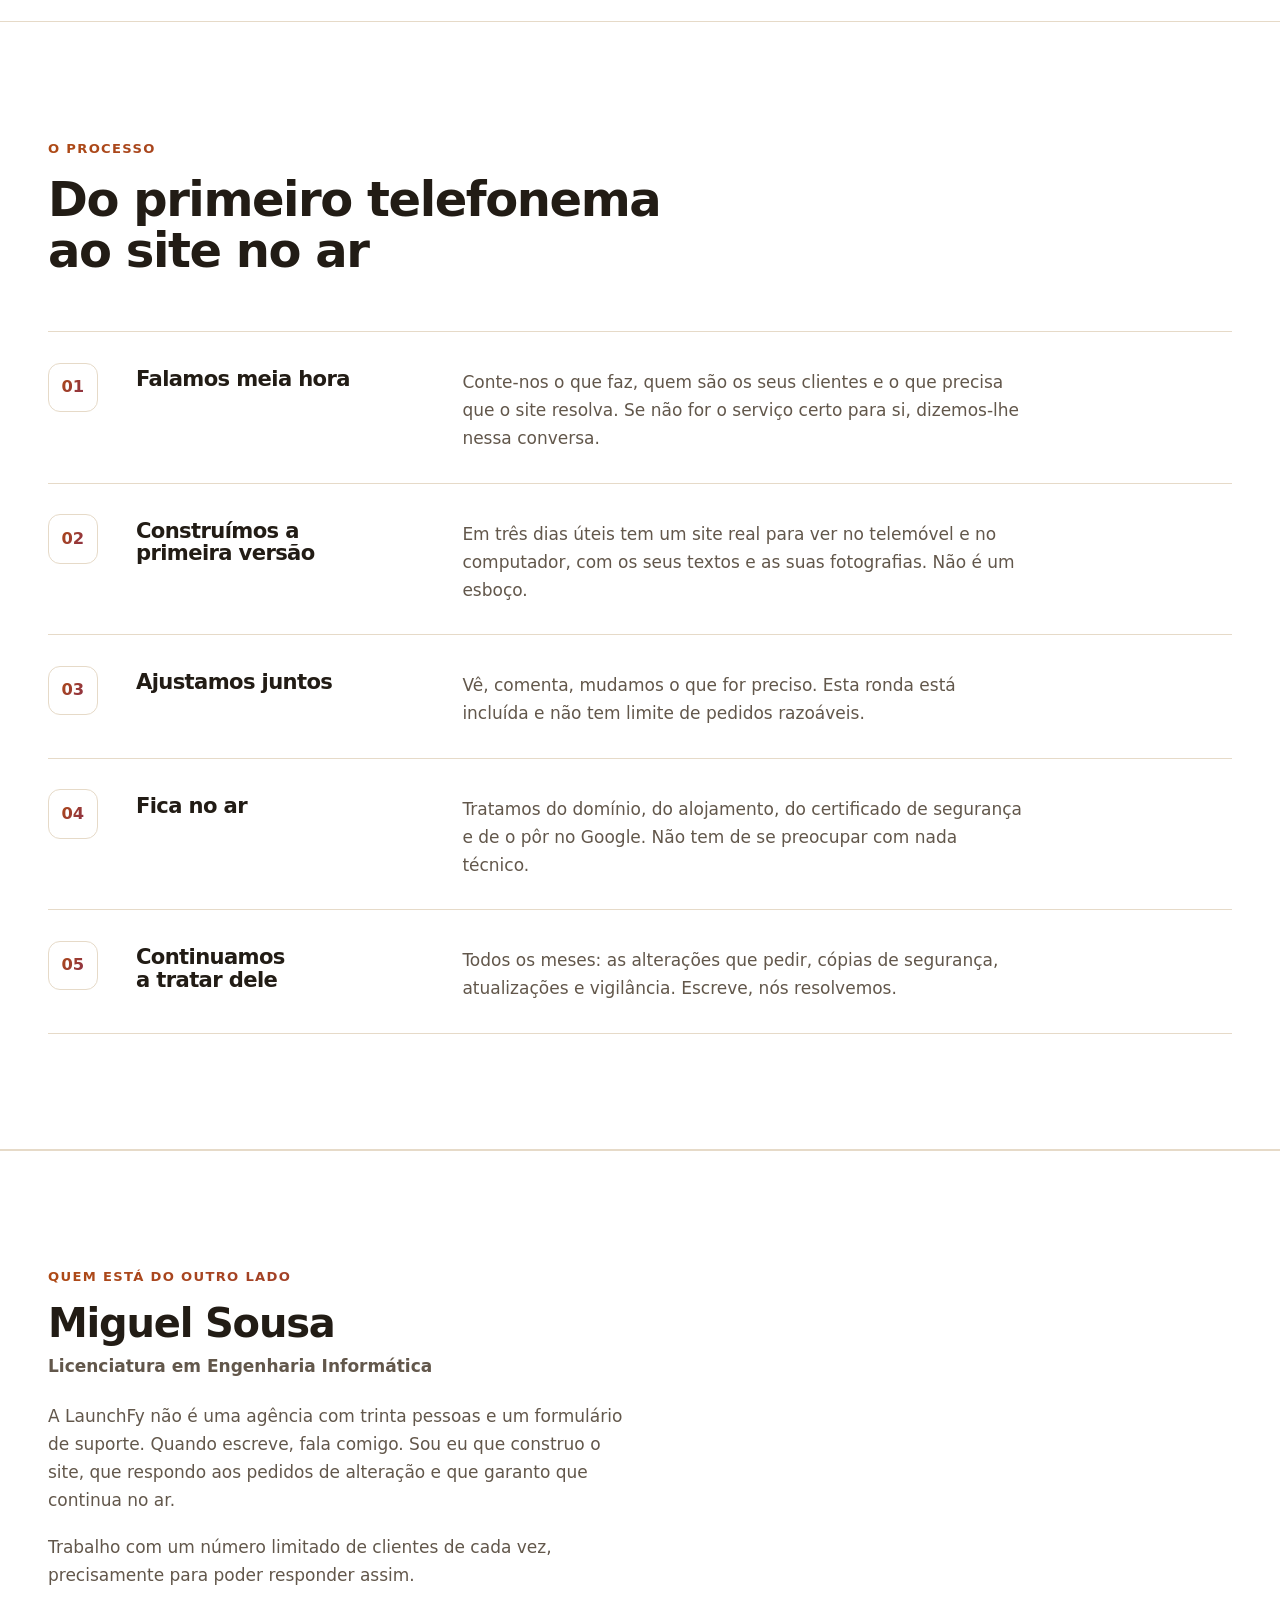
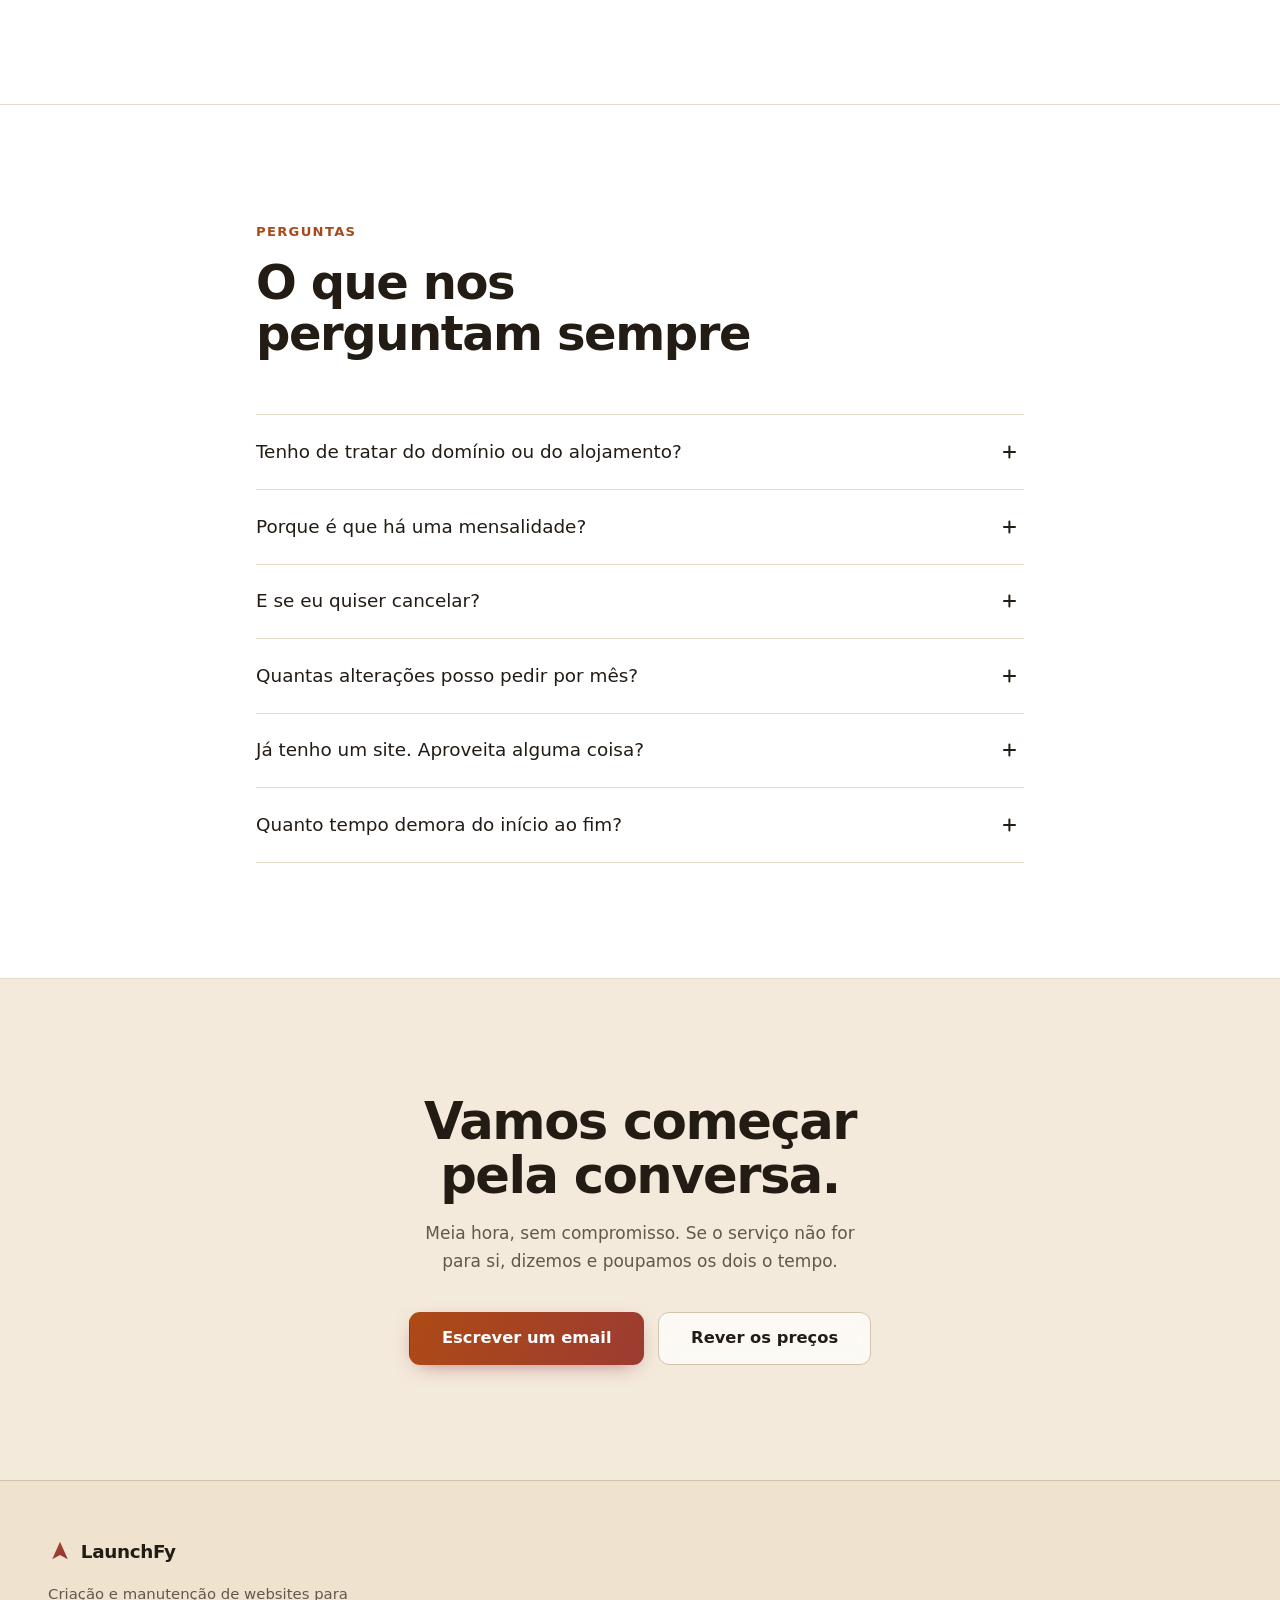
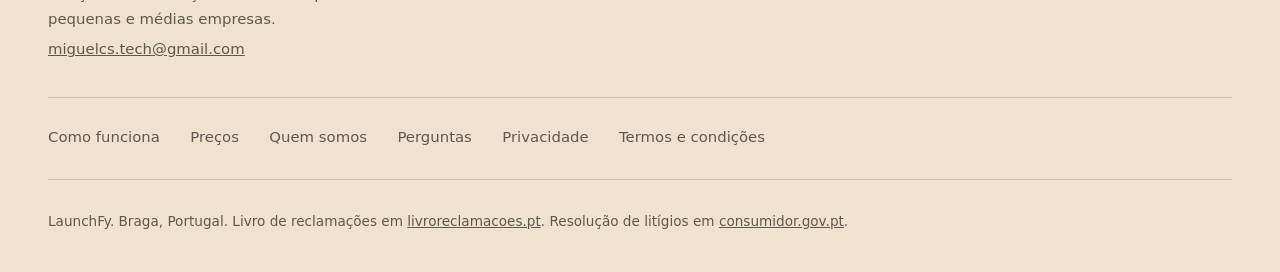
==== commit 2623df1c: "Add files via upload" ====
--- a/index.html
+++ b/index.html
@@ -12,7 +12,7 @@
 <meta property="og:locale" content="pt_PT">
 <meta property="og:site_name" content="LaunchFy">
 <meta property="og:title" content="LaunchFy | Sites para pequenas e médias empresas">
-<meta property="og:description" content="Criação a partir de 250 euros e 35 euros por mês para manter o site no ar, seguro e sempre atualizado.">
+<meta property="og:description" content="Criação a partir de 250 euros e 29,99 euros por mês para manter o site no ar, seguro e sempre atualizado.">
 <meta property="og:url" content="https://launchfy-zeta.vercel.app/">
 <meta name="twitter:card" content="summary_large_image">
 <meta property="og:image" content="https://launchfy-zeta.vercel.app/assets/og.png">
@@ -35,8 +35,8 @@
   "founder": { "@type": "Person", "name": "Miguel Sousa" },
   "makesOffer": [
     { "@type": "Offer", "name": "Criação do site", "price": "250", "priceCurrency": "EUR" },
-    { "@type": "Offer", "name": "Manutenção do site", "price": "35", "priceCurrency": "EUR",
-      "priceSpecification": { "@type": "UnitPriceSpecification", "price": "35", "priceCurrency": "EUR", "unitCode": "MON" } }
+    { "@type": "Offer", "name": "Manutenção do site", "price": "29.99", "priceCurrency": "EUR",
+      "priceSpecification": { "@type": "UnitPriceSpecification", "price": "29.99", "priceCurrency": "EUR", "unitCode": "MON" } }
   ]
 }
 </script>
@@ -214,7 +214,7 @@
           </div>
 
           <div class="card-price">
-            <div class="pr"><b>35€</b><span>por mês</span></div>
+            <div class="pr"><b>29,99€</b><span>por mês</span></div>
           </div>
 
           <ul class="feat">
@@ -232,12 +232,12 @@
       </div>
 
       <div class="buy" data-reveal>
-        <!-- SUBSTITUIR pelo teu Stripe Payment Link (250€ único + 35€/mês) -->
+        <!-- SUBSTITUIR pelo teu Stripe Payment Link (250€ único + 29,99€/mês) -->
         <a class="btn btn-grad btn-lg" href="https://buy.stripe.com/SUBSTITUIR_LINK" rel="noopener">
           <span>Começar o meu site</span>
         </a>
-        <p class="buy-note">Paga hoje <strong>285€</strong>, que é a criação mais o primeiro mês.
-        A partir do mês seguinte são só 35€ por mês.</p>
+        <p class="buy-note">Paga hoje <strong>279,99€</strong>, que é a criação mais o primeiro mês.
+        A partir do mês seguinte são só 29,99€ por mês.</p>
       </div>
 
       <p class="pay-note" data-reveal>
--- a/assets/style.css
+++ b/assets/style.css
@@ -593,7 +593,7 @@
 
 /* um único botão de compra, por baixo dos dois cartões */
 .buy {
-  margin-top: 2.2rem;
+  margin-top: 3rem;
   padding: 3.4rem 2.2rem 2.4rem;
   background: #fff;
   border: 1px solid var(--line-2);
